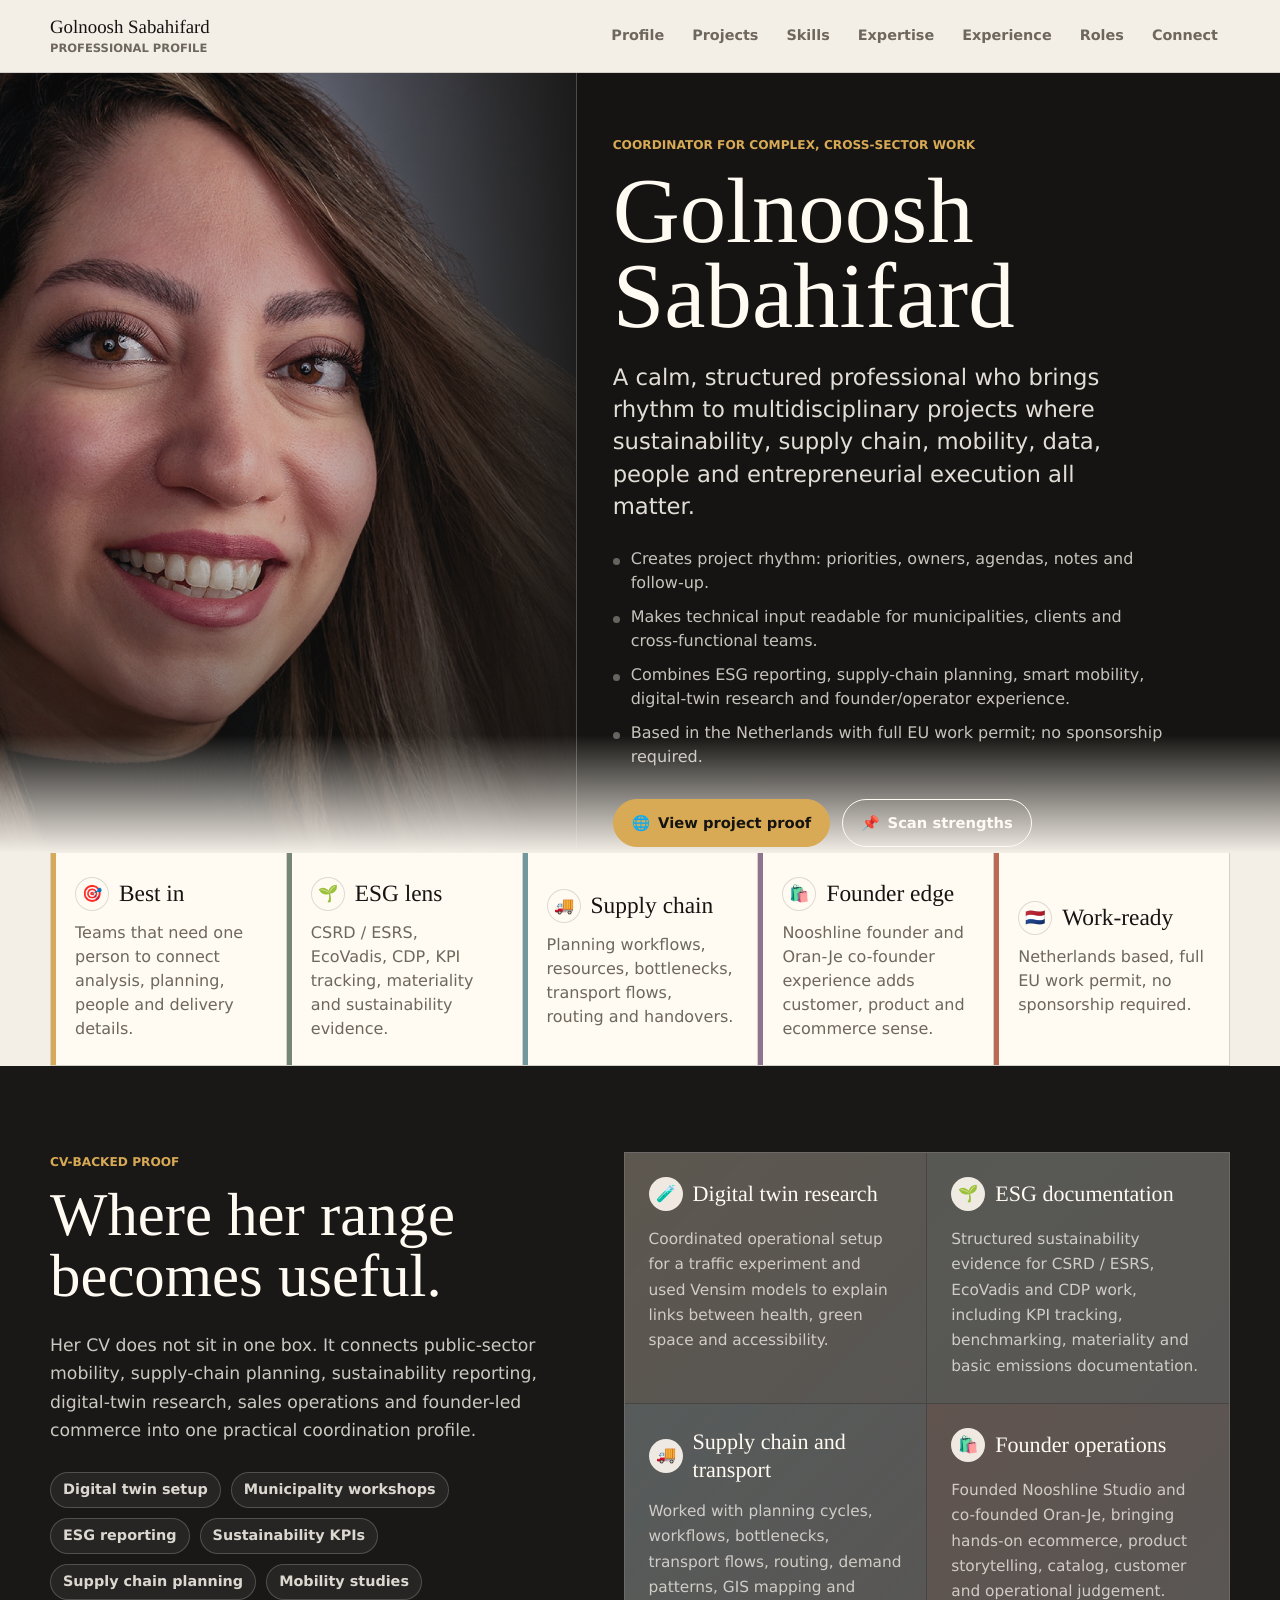
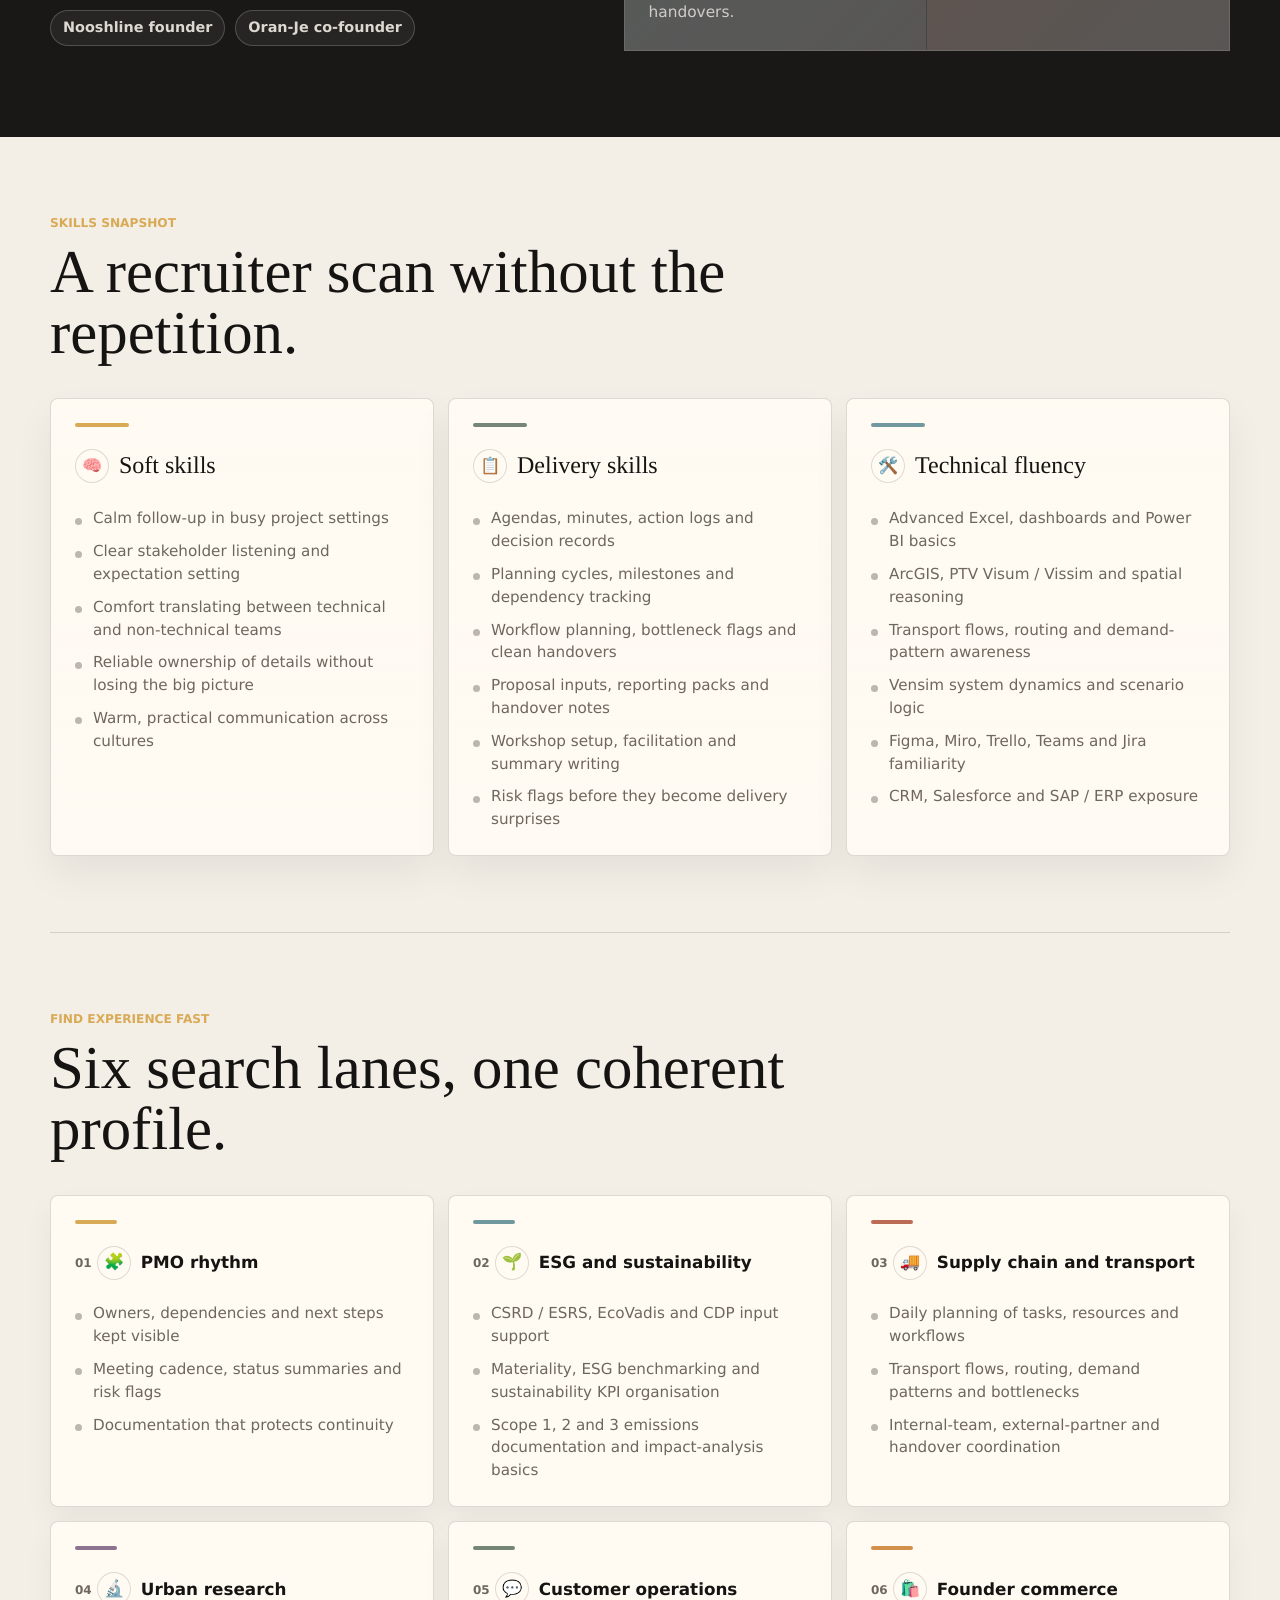
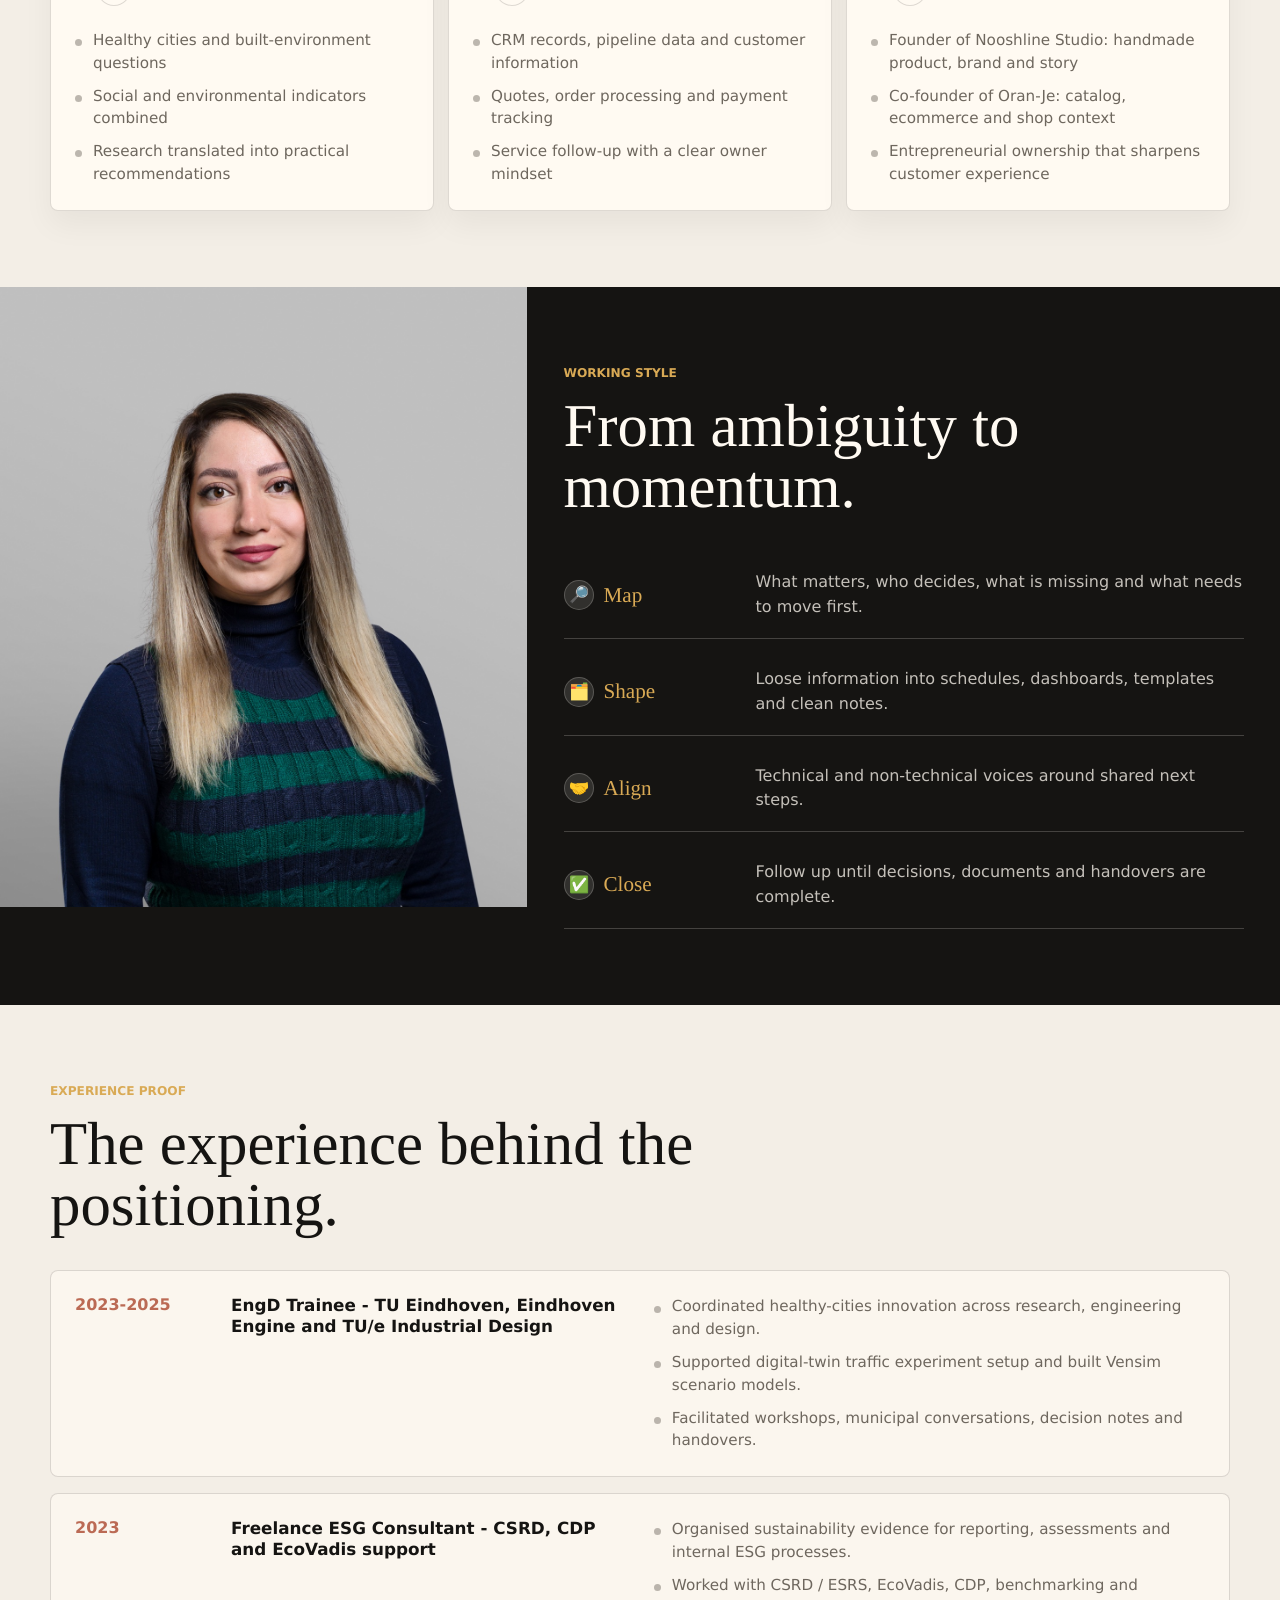
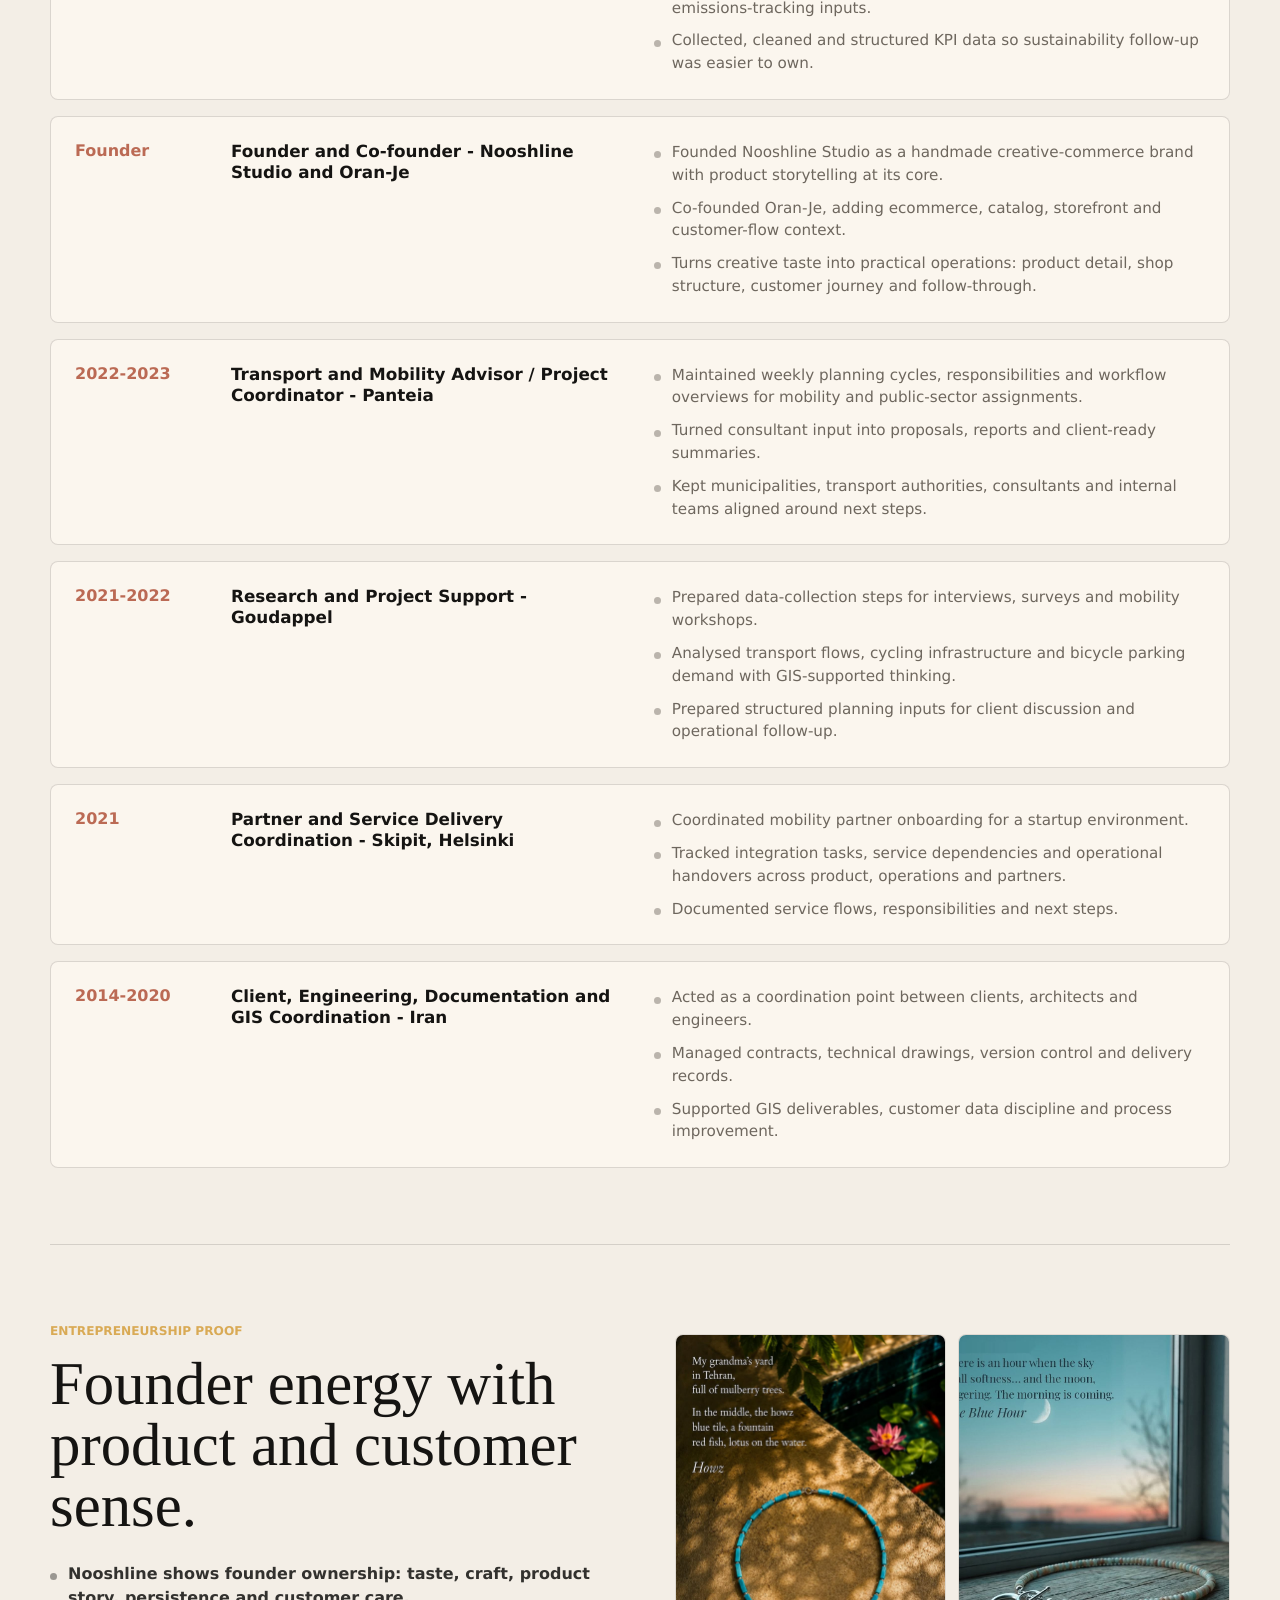
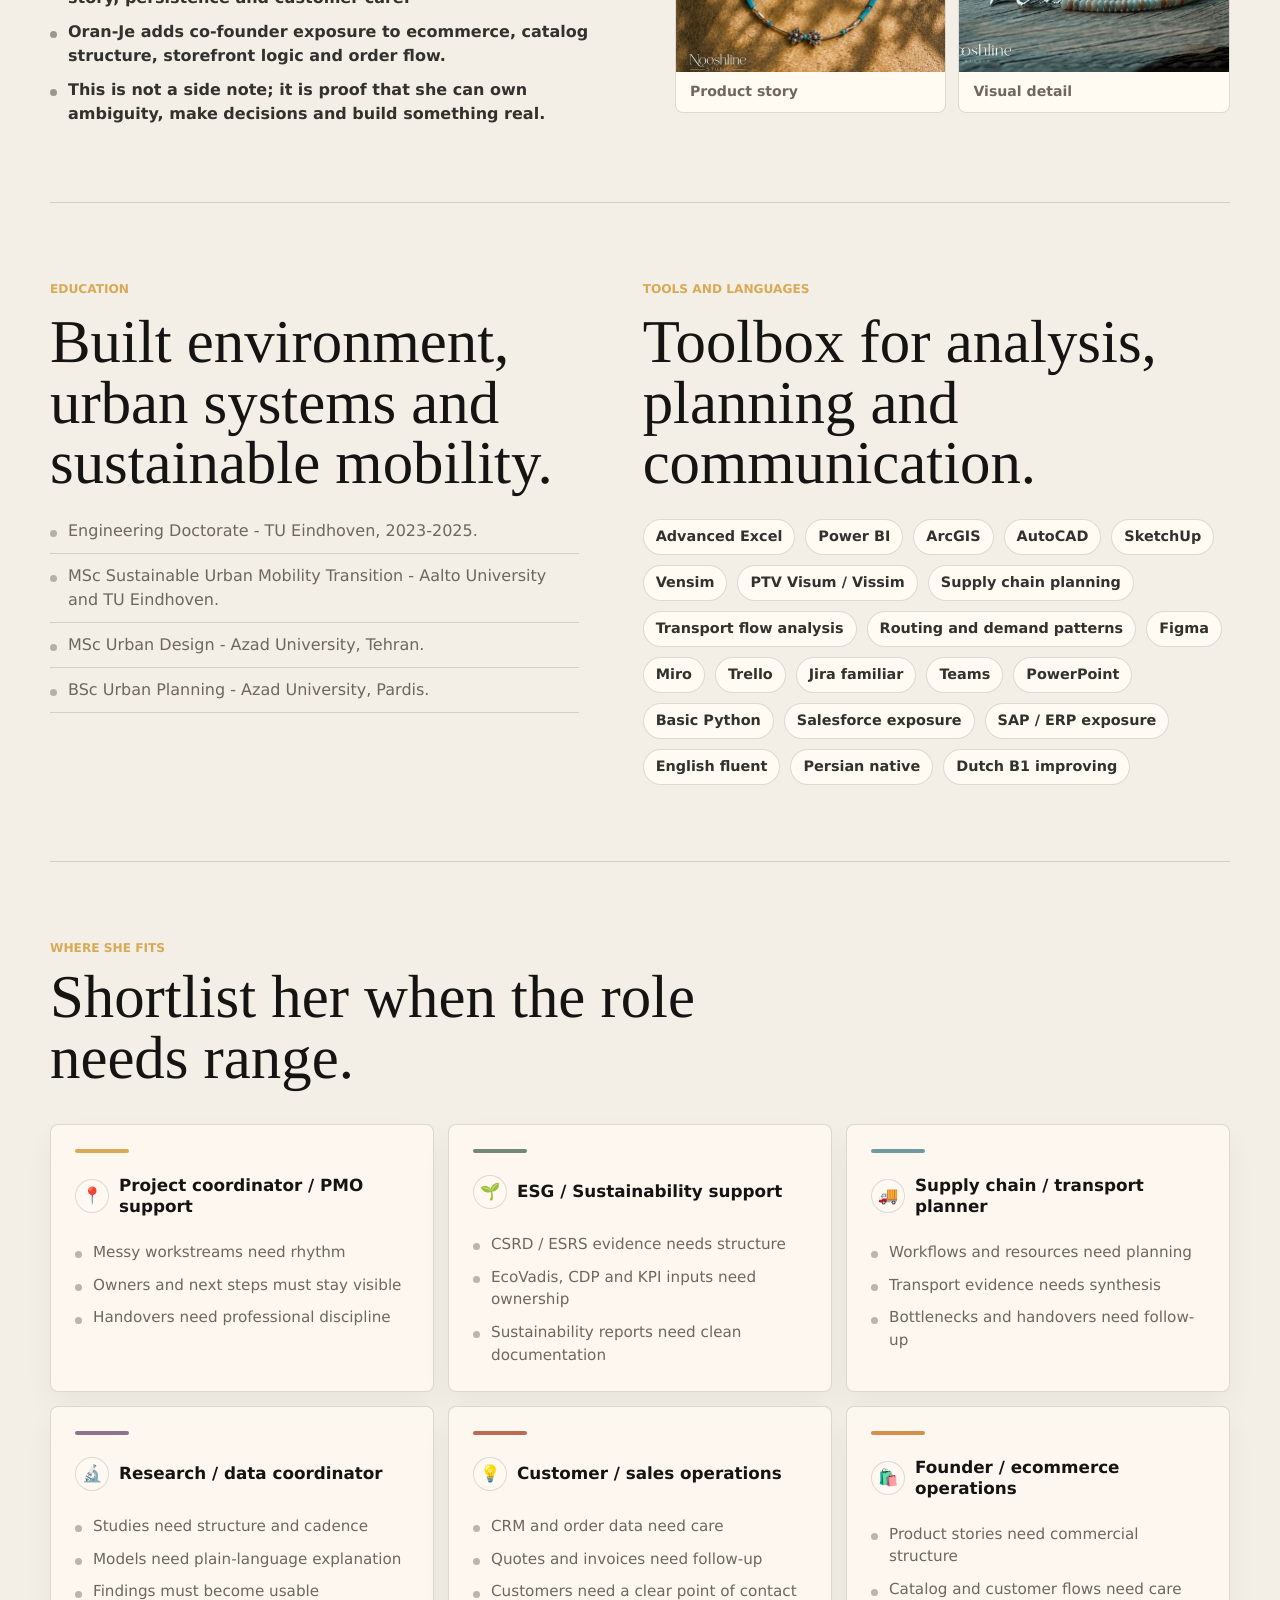
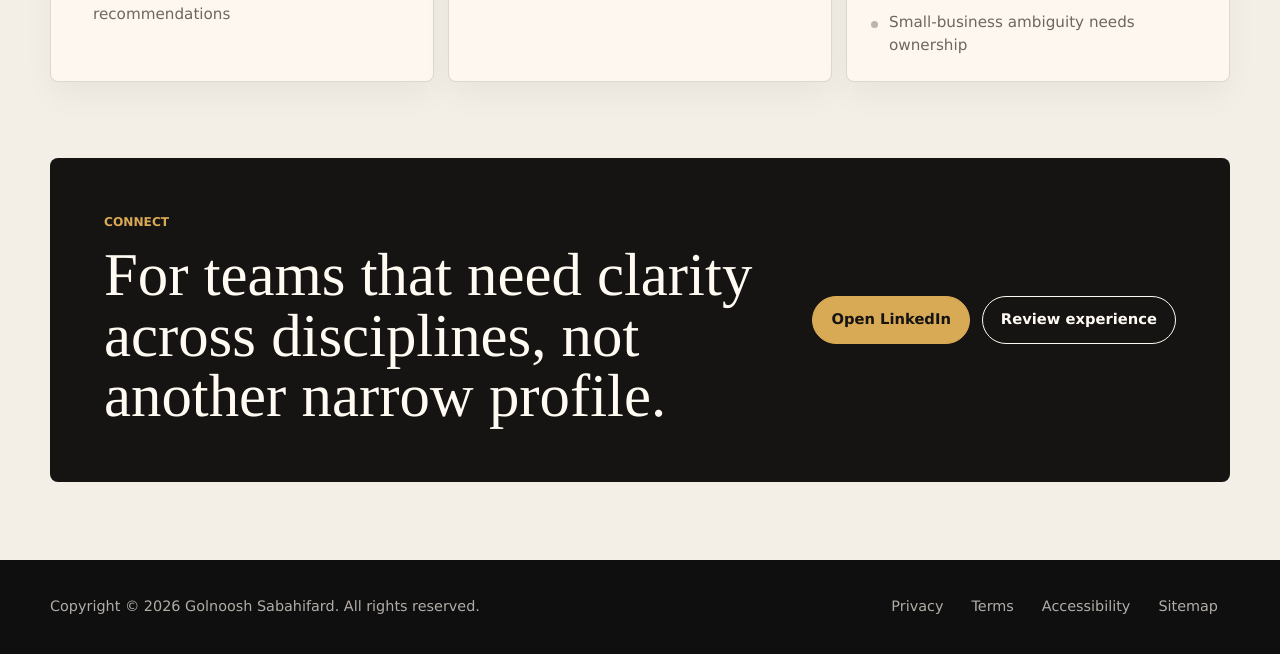
==== index.html @ bf58f027 "Add supply chain planning focus" ====
<!doctype html>
<html lang="en">
<head>
  <meta charset="UTF-8">
  <meta name="viewport" content="width=device-width,initial-scale=1,viewport-fit=cover">
  <meta name="theme-color" content="#171717">
  <title>Golnoosh Sabahifard | Multidisciplinary Project Coordinator &amp; PMO Specialist</title>
  <meta name="description" content="Official profile for Golnoosh Sabahifard: multidisciplinary project coordinator and PMO specialist across sustainability, ESG, supply chain planning, smart mobility, urban research, data, stakeholder delivery and founder-led ecommerce.">
  <meta name="author" content="Golnoosh Sabahifard">
  <meta name="robots" content="index,follow,max-image-preview:large">
  <meta name="googlebot" content="index,follow,max-snippet:-1,max-image-preview:large,max-video-preview:-1">
  <meta name="bingbot" content="index,follow,max-snippet:-1,max-image-preview:large,max-video-preview:-1">
  <meta name="keywords" content="Golnoosh Sabahifard, Golnoosh, Golnush, multidisciplinary project coordinator, project management support, PMO specialist, PMO support, sustainability coordinator, ESG reporting, CSRD, ESRS, EcoVadis, CDP, sustainability strategy, ESG data, emissions tracking, supply chain planning, supply chain coordination, transport operations, logistics planning, workflow planning, smart mobility, urban mobility, transport planning, urban research, Vensim, system dynamics, GIS, ArcGIS, stakeholder coordination, founder, entrepreneur, Nooshline founder, Oran-Je co-founder, ecommerce operations, customer operations, sales support, Eindhoven, Netherlands, EU work permit">
  <meta name="copyright" content="Copyright 2026 Golnoosh Sabahifard. All rights reserved.">
  <meta name="application-name" content="Golnoosh Sabahifard">
  <meta name="geo.region" content="NL-NB">
  <meta name="geo.placename" content="Eindhoven, Netherlands">
  <meta property="og:title" content="Golnoosh Sabahifard | Multidisciplinary Project Coordinator &amp; PMO Specialist">
  <meta property="og:description" content="A CV-backed talent profile across project coordination, PMO support, sustainability and ESG, supply chain planning, smart mobility, urban research, data, stakeholder delivery and founder-led ecommerce.">
  <meta property="og:image" content="https://golnoosh.nooshline.nl/assets/images/golnoosh-eindhoven-engine.jpg">
  <meta property="og:image:alt" content="Professional close-up portrait of Golnoosh Sabahifard">
  <meta property="og:type" content="profile">
  <meta property="og:url" content="https://golnoosh.nooshline.nl/">
  <meta property="og:site_name" content="Golnoosh Sabahifard">
  <meta property="profile:first_name" content="Golnoosh">
  <meta property="profile:last_name" content="Sabahifard">
  <meta property="profile:username" content="golnoosh">
  <meta name="twitter:card" content="summary_large_image">
  <meta name="twitter:title" content="Golnoosh Sabahifard | Multidisciplinary Project Coordinator &amp; PMO Specialist">
  <meta name="twitter:description" content="Professional coordination across PMO support, sustainability, ESG, supply chain planning, smart mobility, data, stakeholder delivery and entrepreneurship.">
  <meta name="twitter:image" content="https://golnoosh.nooshline.nl/assets/images/golnoosh-eindhoven-engine.jpg">
  <meta name="twitter:image:alt" content="Professional close-up portrait of Golnoosh Sabahifard">
  <link rel="canonical" href="https://golnoosh.nooshline.nl/">
  <link rel="alternate" hreflang="en" href="https://golnoosh.nooshline.nl/">
  <link rel="alternate" hreflang="x-default" href="https://golnoosh.nooshline.nl/">
  <link rel="sitemap" type="application/xml" href="/sitemap.xml">
  <link rel="icon" type="image/png" sizes="48x48" href="/favicon-48x48.png">
  <link rel="icon" type="image/png" sizes="96x96" href="/favicon-96x96.png">
  <link rel="icon" type="image/png" sizes="192x192" href="/favicon-192x192.png">
  <link rel="apple-touch-icon" sizes="180x180" href="/apple-touch-icon.png">
  <link rel="manifest" href="/site.webmanifest">
  <link rel="me" href="https://www.linkedin.com/in/golnoosh-sabahifard">
  <link rel="stylesheet" href="/assets/styles.css">
  <script type="application/ld+json">
    {
      "@context": "https://schema.org",
      "@graph": [
        {
          "@type": "Person",
          "@id": "https://golnoosh.nooshline.nl/#golnoosh",
          "name": "Golnoosh Sabahifard",
          "givenName": "Golnoosh",
          "familyName": "Sabahifard",
          "alternateName": ["Golnush Sabahifard", "Golnoosh"],
          "url": "https://golnoosh.nooshline.nl/",
          "mainEntityOfPage": {
            "@id": "https://golnoosh.nooshline.nl/#profile-page"
          },
          "image": {
            "@id": "https://golnoosh.nooshline.nl/#profile-image"
          },
          "jobTitle": "Multidisciplinary Project Coordinator and PMO Specialist",
          "workLocation": {
            "@type": "Place",
            "name": "Eindhoven, Netherlands"
          },
          "description": "Golnoosh Sabahifard is a multidisciplinary project coordinator and PMO specialist with experience across sustainability and ESG support, supply chain planning, smart mobility, urban research, system dynamics modelling, GIS, stakeholder communication, technical documentation, customer-facing operations, sales support and founder-led ecommerce.",
          "knowsAbout": [
            "Project coordination",
            "Project management support",
            "PMO support",
            "Stakeholder coordination",
            "Workshop facilitation",
            "Sustainability reporting",
            "ESG reporting",
            "CSRD",
            "ESRS",
            "EcoVadis",
            "CDP climate reporting",
            "Sustainability strategy support",
            "Materiality analysis",
            "ESG benchmarking",
            "Emissions tracking",
            "Supply chain planning",
            "Supply chain coordination",
            "Transport operations",
            "Logistics planning",
            "Workflow planning",
            "Smart mobility",
            "Urban mobility",
            "Transport planning",
            "Urban research",
            "System dynamics",
            "Vensim",
            "GIS",
            "ArcGIS",
            "Urban health",
            "Accessibility analysis",
            "Technical documentation",
            "Customer support operations",
            "Sales support",
            "CRM data management",
            "Entrepreneurship",
            "Founder-led ecommerce",
            "Nooshline Studio",
            "Oran-Je",
            "Product storytelling",
            "Data structuring",
            "Advanced Excel",
            "Power BI",
            "International collaboration"
          ],
          "sameAs": [
            "https://www.linkedin.com/in/golnoosh-sabahifard"
          ],
          "alumniOf": [
            {
              "@type": "CollegeOrUniversity",
              "name": "Eindhoven University of Technology"
            },
            {
              "@type": "CollegeOrUniversity",
              "name": "Aalto University"
            },
            {
              "@type": "CollegeOrUniversity",
              "name": "Azad University"
            }
          ]
        },
        {
          "@type": "ImageObject",
          "@id": "https://golnoosh.nooshline.nl/#profile-image",
          "url": "https://golnoosh.nooshline.nl/assets/images/golnoosh-eindhoven-engine.jpg",
          "contentUrl": "https://golnoosh.nooshline.nl/assets/images/golnoosh-eindhoven-engine.jpg",
          "caption": "Professional close-up portrait of Golnoosh Sabahifard",
          "creator": {
            "@id": "https://golnoosh.nooshline.nl/#golnoosh"
          },
          "copyrightNotice": "Copyright 2026 Golnoosh Sabahifard. All rights reserved.",
          "license": "https://golnoosh.nooshline.nl/terms.html#copyright-and-permitted-use"
        },
        {
          "@type": "WebSite",
          "@id": "https://golnoosh.nooshline.nl/#website",
          "url": "https://golnoosh.nooshline.nl/",
          "name": "Golnoosh Sabahifard",
          "alternateName": ["Golnoosh Profile", "Golnoosh Sabahifard Profile"],
          "inLanguage": "en",
          "publisher": {
            "@id": "https://golnoosh.nooshline.nl/#golnoosh"
          },
          "description": "The official professional profile of Golnoosh Sabahifard."
        },
        {
          "@type": ["WebPage", "ProfilePage"],
          "@id": "https://golnoosh.nooshline.nl/#profile-page",
          "url": "https://golnoosh.nooshline.nl/",
          "name": "Golnoosh Sabahifard - Multidisciplinary Project Coordinator and PMO Specialist",
          "headline": "Golnoosh Sabahifard",
          "description": "Official profile for Golnoosh Sabahifard, based on her CV experience across project coordination, PMO support, sustainability, ESG, supply chain planning, smart mobility, urban research, data, stakeholder work, reporting, customer-facing operations and founder-led creative commerce.",
          "inLanguage": "en",
          "dateCreated": "2026-07-06T00:00:00+02:00",
          "dateModified": "2026-07-06T00:00:00+02:00",
          "isPartOf": {
            "@id": "https://golnoosh.nooshline.nl/#website"
          },
          "mainEntity": {
            "@id": "https://golnoosh.nooshline.nl/#golnoosh"
          },
          "about": {
            "@id": "https://golnoosh.nooshline.nl/#golnoosh"
          },
          "primaryImageOfPage": {
            "@id": "https://golnoosh.nooshline.nl/#profile-image"
          },
          "copyrightHolder": {
            "@id": "https://golnoosh.nooshline.nl/#golnoosh"
          },
          "copyrightYear": "2026"
        }
      ]
    }
  </script>
</head>
<body>
  <a class="skip-link" href="#main">Skip to profile</a>
  <header class="site-header">
    <nav class="nav" aria-label="Primary">
      <a class="brand" href="/">
        <strong>Golnoosh Sabahifard</strong>
        <span>Professional profile</span>
      </a>
      <button class="nav-toggle" type="button" aria-label="Open menu" aria-expanded="false" data-nav-toggle>
        <span></span>
        <span></span>
      </button>
      <div class="nav-links" data-nav-links>
        <a href="#profile">Profile</a>
        <a href="#projects">Projects</a>
        <a href="#skills">Skills</a>
        <a href="#expertise">Expertise</a>
        <a href="#experience">Experience</a>
        <a href="#fit">Roles</a>
        <a href="#connect">Connect</a>
      </div>
    </nav>
  </header>

  <main id="main">
    <section class="hero" id="profile" aria-labelledby="hero-title">
      <div class="hero-image">
        <img src="/assets/images/golnoosh-eindhoven-engine.jpg" alt="Professional close-up portrait of Golnoosh Sabahifard">
      </div>
      <div class="hero-copy">
        <p class="eyebrow">Coordinator for complex, cross-sector work</p>
        <h1 id="hero-title">Golnoosh Sabahifard</h1>
        <p class="hero-lede">A calm, structured professional who brings rhythm to multidisciplinary projects where sustainability, supply chain, mobility, data, people and entrepreneurial execution all matter.</p>
        <ul class="hero-bullets" aria-label="Profile summary">
          <li>Creates project rhythm: priorities, owners, agendas, notes and follow-up.</li>
          <li>Makes technical input readable for municipalities, clients and cross-functional teams.</li>
          <li>Combines ESG reporting, supply-chain planning, smart mobility, digital-twin research and founder/operator experience.</li>
          <li>Based in the Netherlands with full EU work permit; no sponsorship required.</li>
        </ul>
        <div class="hero-actions">
          <a class="button primary" href="#projects"><span aria-hidden="true">🌐</span> View project proof</a>
          <a class="button secondary" href="#skills"><span aria-hidden="true">📌</span> Scan strengths</a>
        </div>
      </div>
    </section>

    <section class="section signal-strip" aria-label="Profile signals">
      <div>
        <strong><span class="icon-badge" aria-hidden="true">🎯</span>Best in</strong>
        <span>Teams that need one person to connect analysis, planning, people and delivery details.</span>
      </div>
      <div>
        <strong><span class="icon-badge" aria-hidden="true">🌱</span>ESG lens</strong>
        <span>CSRD / ESRS, EcoVadis, CDP, KPI tracking, materiality and sustainability evidence.</span>
      </div>
      <div>
        <strong><span class="icon-badge" aria-hidden="true">🚚</span>Supply chain</strong>
        <span>Planning workflows, resources, bottlenecks, transport flows, routing and handovers.</span>
      </div>
      <div>
        <strong><span class="icon-badge" aria-hidden="true">🛍️</span>Founder edge</strong>
        <span>Nooshline founder and Oran-Je co-founder experience adds customer, product and ecommerce sense.</span>
      </div>
      <div>
        <strong><span class="icon-badge" aria-hidden="true">🇳🇱</span>Work-ready</strong>
        <span>Netherlands based, full EU work permit, no sponsorship required.</span>
      </div>
    </section>

    <section class="project-band" id="projects" aria-labelledby="projects-title">
      <div class="project-inner">
        <div class="project-copy">
          <p class="section-kicker">CV-backed proof</p>
          <h2 id="projects-title">Where her range becomes useful.</h2>
          <p>Her CV does not sit in one box. It connects public-sector mobility, supply-chain planning, sustainability reporting, digital-twin research, sales operations and founder-led commerce into one practical coordination profile.</p>
          <div class="project-tags" aria-label="Project keywords">
            <span>Digital twin setup</span>
            <span>Municipality workshops</span>
            <span>ESG reporting</span>
            <span>Sustainability KPIs</span>
            <span>Supply chain planning</span>
            <span>Mobility studies</span>
            <span>Nooshline founder</span>
            <span>Oran-Je co-founder</span>
          </div>
        </div>
        <div class="project-steps" aria-label="Multidisciplinary proof points">
          <article>
            <h3><span class="icon-badge" aria-hidden="true">🧪</span>Digital twin research</h3>
            <p>Coordinated operational setup for a traffic experiment and used Vensim models to explain links between health, green space and accessibility.</p>
          </article>
          <article>
            <h3><span class="icon-badge" aria-hidden="true">🌱</span>ESG documentation</h3>
            <p>Structured sustainability evidence for CSRD / ESRS, EcoVadis and CDP work, including KPI tracking, benchmarking, materiality and basic emissions documentation.</p>
          </article>
          <article>
            <h3><span class="icon-badge" aria-hidden="true">🚚</span>Supply chain and transport</h3>
            <p>Worked with planning cycles, workflows, bottlenecks, transport flows, routing, demand patterns, GIS mapping and handovers.</p>
          </article>
          <article>
            <h3><span class="icon-badge" aria-hidden="true">🛍️</span>Founder operations</h3>
            <p>Founded Nooshline Studio and co-founded Oran-Je, bringing hands-on ecommerce, product storytelling, catalog, customer and operational judgement.</p>
          </article>
        </div>
      </div>
    </section>

    <section class="section skills-snapshot" id="skills" aria-labelledby="skills-title">
      <div class="section-head compact">
        <p class="section-kicker">Skills snapshot</p>
        <h2 id="skills-title">A recruiter scan without the repetition.</h2>
      </div>
      <div class="skills-grid" aria-label="Soft and technical skills">
        <article>
          <h3><span class="icon-badge" aria-hidden="true">🧠</span>Soft skills</h3>
          <ul>
            <li>Calm follow-up in busy project settings</li>
            <li>Clear stakeholder listening and expectation setting</li>
            <li>Comfort translating between technical and non-technical teams</li>
            <li>Reliable ownership of details without losing the big picture</li>
            <li>Warm, practical communication across cultures</li>
          </ul>
        </article>
        <article>
          <h3><span class="icon-badge" aria-hidden="true">📋</span>Delivery skills</h3>
          <ul>
            <li>Agendas, minutes, action logs and decision records</li>
            <li>Planning cycles, milestones and dependency tracking</li>
            <li>Workflow planning, bottleneck flags and clean handovers</li>
            <li>Proposal inputs, reporting packs and handover notes</li>
            <li>Workshop setup, facilitation and summary writing</li>
            <li>Risk flags before they become delivery surprises</li>
          </ul>
        </article>
        <article>
          <h3><span class="icon-badge" aria-hidden="true">🛠️</span>Technical fluency</h3>
          <ul>
            <li>Advanced Excel, dashboards and Power BI basics</li>
            <li>ArcGIS, PTV Visum / Vissim and spatial reasoning</li>
            <li>Transport flows, routing and demand-pattern awareness</li>
            <li>Vensim system dynamics and scenario logic</li>
            <li>Figma, Miro, Trello, Teams and Jira familiarity</li>
            <li>CRM, Salesforce and SAP / ERP exposure</li>
          </ul>
        </article>
      </div>
    </section>

    <section class="section expertise-section" id="expertise" aria-labelledby="expertise-title">
      <div class="section-head compact">
        <p class="section-kicker">Find experience fast</p>
        <h2 id="expertise-title">Six search lanes, one coherent profile.</h2>
      </div>
      <div class="lane-grid" aria-label="Golnoosh expertise areas">
        <article class="lane-card">
          <span class="lane-number">01</span>
          <h3><span class="icon-badge" aria-hidden="true">🧩</span>PMO rhythm</h3>
          <ul>
            <li>Owners, dependencies and next steps kept visible</li>
            <li>Meeting cadence, status summaries and risk flags</li>
            <li>Documentation that protects continuity</li>
          </ul>
        </article>
        <article class="lane-card">
          <span class="lane-number">02</span>
          <h3><span class="icon-badge" aria-hidden="true">🌱</span>ESG and sustainability</h3>
          <ul>
            <li>CSRD / ESRS, EcoVadis and CDP input support</li>
            <li>Materiality, ESG benchmarking and sustainability KPI organisation</li>
            <li>Scope 1, 2 and 3 emissions documentation and impact-analysis basics</li>
          </ul>
        </article>
        <article class="lane-card">
          <span class="lane-number">03</span>
          <h3><span class="icon-badge" aria-hidden="true">🚚</span>Supply chain and transport</h3>
          <ul>
            <li>Daily planning of tasks, resources and workflows</li>
            <li>Transport flows, routing, demand patterns and bottlenecks</li>
            <li>Internal-team, external-partner and handover coordination</li>
          </ul>
        </article>
        <article class="lane-card">
          <span class="lane-number">04</span>
          <h3><span class="icon-badge" aria-hidden="true">🔬</span>Urban research</h3>
          <ul>
            <li>Healthy cities and built-environment questions</li>
            <li>Social and environmental indicators combined</li>
            <li>Research translated into practical recommendations</li>
          </ul>
        </article>
        <article class="lane-card">
          <span class="lane-number">05</span>
          <h3><span class="icon-badge" aria-hidden="true">💬</span>Customer operations</h3>
          <ul>
            <li>CRM records, pipeline data and customer information</li>
            <li>Quotes, order processing and payment tracking</li>
            <li>Service follow-up with a clear owner mindset</li>
          </ul>
        </article>
        <article class="lane-card">
          <span class="lane-number">06</span>
          <h3><span class="icon-badge" aria-hidden="true">🛍️</span>Founder commerce</h3>
          <ul>
            <li>Founder of Nooshline Studio: handmade product, brand and story</li>
            <li>Co-founder of Oran-Je: catalog, ecommerce and shop context</li>
            <li>Entrepreneurial ownership that sharpens customer experience</li>
          </ul>
        </article>
      </div>
    </section>

    <section class="section method-panel" id="method" aria-labelledby="method-title">
      <div class="method-media">
        <img src="/assets/images/golnoosh-portrait.jpg" alt="Full professional portrait of Golnoosh Sabahifard">
      </div>
      <div class="method-copy">
        <p class="section-kicker">Working style</p>
        <h2 id="method-title">From ambiguity to momentum.</h2>
        <ul class="method-list">
          <li><strong><span class="icon-badge" aria-hidden="true">🔎</span>Map</strong><span>What matters, who decides, what is missing and what needs to move first.</span></li>
          <li><strong><span class="icon-badge" aria-hidden="true">🗂️</span>Shape</strong><span>Loose information into schedules, dashboards, templates and clean notes.</span></li>
          <li><strong><span class="icon-badge" aria-hidden="true">🤝</span>Align</strong><span>Technical and non-technical voices around shared next steps.</span></li>
          <li><strong><span class="icon-badge" aria-hidden="true">✅</span>Close</strong><span>Follow up until decisions, documents and handovers are complete.</span></li>
        </ul>
      </div>
    </section>

    <section class="section experience-section" id="experience" aria-labelledby="experience-title">
      <div class="section-head">
        <p class="section-kicker">Experience proof</p>
        <h2 id="experience-title">The experience behind the positioning.</h2>
      </div>
      <div class="experience-list">
        <article>
          <time>2023-2025</time>
          <h3>EngD Trainee - TU Eindhoven, Eindhoven Engine and TU/e Industrial Design</h3>
          <ul>
            <li>Coordinated healthy-cities innovation across research, engineering and design.</li>
            <li>Supported digital-twin traffic experiment setup and built Vensim scenario models.</li>
            <li>Facilitated workshops, municipal conversations, decision notes and handovers.</li>
          </ul>
        </article>
        <article>
          <time>2023</time>
          <h3>Freelance ESG Consultant - CSRD, CDP and EcoVadis support</h3>
          <ul>
            <li>Organised sustainability evidence for reporting, assessments and internal ESG processes.</li>
            <li>Worked with CSRD / ESRS, EcoVadis, CDP, benchmarking and emissions-tracking inputs.</li>
            <li>Collected, cleaned and structured KPI data so sustainability follow-up was easier to own.</li>
          </ul>
        </article>
        <article>
          <time>Founder</time>
          <h3>Founder and Co-founder - Nooshline Studio and Oran-Je</h3>
          <ul>
            <li>Founded Nooshline Studio as a handmade creative-commerce brand with product storytelling at its core.</li>
            <li>Co-founded Oran-Je, adding ecommerce, catalog, storefront and customer-flow context.</li>
            <li>Turns creative taste into practical operations: product detail, shop structure, customer journey and follow-through.</li>
          </ul>
        </article>
        <article>
          <time>2022-2023</time>
          <h3>Transport and Mobility Advisor / Project Coordinator - Panteia</h3>
          <ul>
            <li>Maintained weekly planning cycles, responsibilities and workflow overviews for mobility and public-sector assignments.</li>
            <li>Turned consultant input into proposals, reports and client-ready summaries.</li>
            <li>Kept municipalities, transport authorities, consultants and internal teams aligned around next steps.</li>
          </ul>
        </article>
        <article>
          <time>2021-2022</time>
          <h3>Research and Project Support - Goudappel</h3>
          <ul>
            <li>Prepared data-collection steps for interviews, surveys and mobility workshops.</li>
            <li>Analysed transport flows, cycling infrastructure and bicycle parking demand with GIS-supported thinking.</li>
            <li>Prepared structured planning inputs for client discussion and operational follow-up.</li>
          </ul>
        </article>
        <article>
          <time>2021</time>
          <h3>Partner and Service Delivery Coordination - Skipit, Helsinki</h3>
          <ul>
            <li>Coordinated mobility partner onboarding for a startup environment.</li>
            <li>Tracked integration tasks, service dependencies and operational handovers across product, operations and partners.</li>
            <li>Documented service flows, responsibilities and next steps.</li>
          </ul>
        </article>
        <article>
          <time>2014-2020</time>
          <h3>Client, Engineering, Documentation and GIS Coordination - Iran</h3>
          <ul>
            <li>Acted as a coordination point between clients, architects and engineers.</li>
            <li>Managed contracts, technical drawings, version control and delivery records.</li>
            <li>Supported GIS deliverables, customer data discipline and process improvement.</li>
          </ul>
        </article>
      </div>
    </section>

    <section class="section creative-proof" id="founder" aria-labelledby="creative-title">
      <div class="creative-copy">
        <p class="section-kicker">Entrepreneurship proof</p>
        <h2 id="creative-title">Founder energy with product and customer sense.</h2>
        <ul>
          <li>Nooshline shows founder ownership: taste, craft, product story, persistence and customer care.</li>
          <li>Oran-Je adds co-founder exposure to ecommerce, catalog structure, storefront logic and order flow.</li>
          <li>This is not a side note; it is proof that she can own ambiguity, make decisions and build something real.</li>
        </ul>
      </div>
      <div class="art-grid" aria-label="Nooshline supporting visual proof">
        <figure>
          <img src="/assets/images/howz-real.jpg" alt="Nooshline product image used as a supporting commerce reference">
          <figcaption>Product story</figcaption>
        </figure>
        <figure>
          <img src="/assets/images/blue-hour-real.jpg" alt="Nooshline product image used as a supporting commerce reference">
          <figcaption>Visual detail</figcaption>
        </figure>
      </div>
    </section>

    <section class="section education-tools" aria-labelledby="education-title">
      <div>
        <p class="section-kicker">Education</p>
        <h2 id="education-title">Built environment, urban systems and sustainable mobility.</h2>
        <ul class="clean-list">
          <li>Engineering Doctorate - TU Eindhoven, 2023-2025.</li>
          <li>MSc Sustainable Urban Mobility Transition - Aalto University and TU Eindhoven.</li>
          <li>MSc Urban Design - Azad University, Tehran.</li>
          <li>BSc Urban Planning - Azad University, Pardis.</li>
        </ul>
      </div>
      <div>
        <p class="section-kicker">Tools and languages</p>
        <h2>Toolbox for analysis, planning and communication.</h2>
        <div class="tag-cloud" aria-label="Tools and languages">
          <span>Advanced Excel</span>
          <span>Power BI</span>
          <span>ArcGIS</span>
          <span>AutoCAD</span>
          <span>SketchUp</span>
          <span>Vensim</span>
          <span>PTV Visum / Vissim</span>
          <span>Supply chain planning</span>
          <span>Transport flow analysis</span>
          <span>Routing and demand patterns</span>
          <span>Figma</span>
          <span>Miro</span>
          <span>Trello</span>
          <span>Jira familiar</span>
          <span>Teams</span>
          <span>PowerPoint</span>
          <span>Basic Python</span>
          <span>Salesforce exposure</span>
          <span>SAP / ERP exposure</span>
          <span>English fluent</span>
          <span>Persian native</span>
          <span>Dutch B1 improving</span>
        </div>
      </div>
    </section>

    <section class="section fit-section" id="fit" aria-labelledby="fit-title">
      <div class="section-head compact">
        <p class="section-kicker">Where she fits</p>
        <h2 id="fit-title">Shortlist her when the role needs range.</h2>
      </div>
      <div class="fit-grid">
        <article>
          <h3><span class="icon-badge" aria-hidden="true">📍</span>Project coordinator / PMO support</h3>
          <ul>
            <li>Messy workstreams need rhythm</li>
            <li>Owners and next steps must stay visible</li>
            <li>Handovers need professional discipline</li>
          </ul>
        </article>
        <article>
          <h3><span class="icon-badge" aria-hidden="true">🌱</span>ESG / Sustainability support</h3>
          <ul>
            <li>CSRD / ESRS evidence needs structure</li>
            <li>EcoVadis, CDP and KPI inputs need ownership</li>
            <li>Sustainability reports need clean documentation</li>
          </ul>
        </article>
        <article>
          <h3><span class="icon-badge" aria-hidden="true">🚚</span>Supply chain / transport planner</h3>
          <ul>
            <li>Workflows and resources need planning</li>
            <li>Transport evidence needs synthesis</li>
            <li>Bottlenecks and handovers need follow-up</li>
          </ul>
        </article>
        <article>
          <h3><span class="icon-badge" aria-hidden="true">🔬</span>Research / data coordinator</h3>
          <ul>
            <li>Studies need structure and cadence</li>
            <li>Models need plain-language explanation</li>
            <li>Findings must become usable recommendations</li>
          </ul>
        </article>
        <article>
          <h3><span class="icon-badge" aria-hidden="true">💡</span>Customer / sales operations</h3>
          <ul>
            <li>CRM and order data need care</li>
            <li>Quotes and invoices need follow-up</li>
            <li>Customers need a clear point of contact</li>
          </ul>
        </article>
        <article>
          <h3><span class="icon-badge" aria-hidden="true">🛍️</span>Founder / ecommerce operations</h3>
          <ul>
            <li>Product stories need commercial structure</li>
            <li>Catalog and customer flows need care</li>
            <li>Small-business ambiguity needs ownership</li>
          </ul>
        </article>
      </div>
    </section>

    <section class="section contact-band" id="connect" aria-labelledby="connect-title">
      <div>
        <p class="section-kicker">Connect</p>
        <h2 id="connect-title">For teams that need clarity across disciplines, not another narrow profile.</h2>
      </div>
      <div class="contact-actions">
        <a class="button primary" href="https://www.linkedin.com/in/golnoosh-sabahifard" rel="noreferrer">Open LinkedIn</a>
        <a class="button secondary" href="#experience">Review experience</a>
      </div>
    </section>
  </main>

  <footer class="site-footer">
    <div class="footer-inner">
      <span>Copyright &copy; <span data-current-year>2026</span> Golnoosh Sabahifard. All rights reserved.</span>
      <nav class="footer-links" aria-label="Legal links">
        <a href="/privacy.html">Privacy</a>
        <a href="/terms.html">Terms</a>
        <a href="/accessibility.html">Accessibility</a>
        <a href="/sitemap.xml">Sitemap</a>
      </nav>
    </div>
  </footer>
  <script src="/assets/site.js" defer></script>
  <script async src="https://scripts.simpleanalyticscdn.com/latest.js"></script>
  <noscript><img src="https://queue.simpleanalyticscdn.com/noscript.gif" alt="" referrerpolicy="no-referrer-when-downgrade"></noscript>
</body>
</html>
---- assets/styles.css ----
:root {
  --ink: #151412;
  --ink-soft: #32312e;
  --paper: #f3eee6;
  --paper-strong: #fffaf2;
  --muted: #6e675e;
  --line: rgba(21, 20, 18, 0.14);
  --line-light: rgba(255, 250, 242, 0.2);
  --gold: #d9aa55;
  --sage: #758676;
  --clay: #bb6a54;
  --blue: #6f999f;
  --plum: #8d738d;
  --max: 1180px;
  --radius: 8px;
  --shadow: 0 28px 70px rgba(21, 20, 18, 0.16);
  color-scheme: light;
}

* {
  box-sizing: border-box;
  min-width: 0;
}

html {
  scroll-behavior: smooth;
}

body {
  margin: 0;
  color: var(--ink);
  background: var(--paper);
  font-family: Inter, ui-sans-serif, system-ui, -apple-system, BlinkMacSystemFont, "Segoe UI", sans-serif;
  text-rendering: geometricPrecision;
  -webkit-font-smoothing: antialiased;
}

body.lock-scroll {
  overflow: hidden;
}

a {
  color: inherit;
  text-decoration: none;
}

img {
  display: block;
  max-width: 100%;
}

button {
  font: inherit;
}

:focus-visible {
  outline: 3px solid rgba(217, 170, 85, 0.55);
  outline-offset: 4px;
}

.skip-link {
  position: fixed;
  top: 12px;
  left: 12px;
  z-index: 50;
  padding: 10px 14px;
  border-radius: 6px;
  color: var(--ink);
  background: var(--gold);
  transform: translateY(-180%);
}

.skip-link:focus {
  transform: translateY(0);
}

.site-header {
  position: sticky;
  top: 0;
  z-index: 20;
  border-bottom: 1px solid var(--line);
  background: rgba(243, 238, 230, 0.9);
  color: var(--ink);
  backdrop-filter: blur(16px);
}

.nav {
  width: min(var(--max), calc(100% - 36px));
  min-height: 72px;
  margin: 0 auto;
  display: flex;
  align-items: center;
  justify-content: space-between;
  gap: 18px;
}

.brand {
  display: grid;
  gap: 2px;
}

.brand strong {
  font-family: Georgia, "Times New Roman", serif;
  font-size: 1.18rem;
  font-weight: 500;
  letter-spacing: 0;
}

.brand span {
  color: var(--muted);
  font-size: 0.72rem;
  font-weight: 800;
  letter-spacing: 0;
  text-transform: uppercase;
}

.nav-links {
  display: flex;
  align-items: center;
  gap: 4px;
  color: var(--muted);
  font-size: 0.9rem;
  font-weight: 780;
}

.nav-links a,
.footer-links a {
  border-radius: 999px;
  padding: 10px 12px;
}

.nav-links a:hover,
.footer-links a:hover {
  color: var(--ink);
  background: rgba(21, 20, 18, 0.06);
}

.nav-links-static {
  display: flex;
}

.nav-toggle {
  display: none;
  width: 42px;
  height: 42px;
  border: 1px solid var(--line);
  border-radius: 999px;
  color: var(--ink);
  background: rgba(255, 250, 242, 0.72);
}

.nav-toggle span {
  display: block;
  width: 16px;
  height: 2px;
  margin: 4px auto;
  border-radius: 2px;
  background: currentColor;
}

main {
  overflow: hidden;
}

.hero {
  position: relative;
  overflow: hidden;
  height: calc(100svh - 118px);
  min-height: 680px;
  max-height: 780px;
  display: grid;
  grid-template-columns: minmax(340px, 0.82fr) minmax(0, 1fr);
  background: var(--ink);
  color: var(--paper-strong);
}

.hero::after {
  content: "";
  position: absolute;
  inset: auto 0 0;
  z-index: 2;
  height: 118px;
  pointer-events: none;
  background: linear-gradient(180deg, rgba(21, 20, 18, 0), var(--paper));
}

.hero-image {
  position: relative;
  z-index: 1;
  min-height: 0;
  overflow: hidden;
  border-right: 1px solid var(--line-light);
  background: #22201d;
}

.hero-image::after {
  content: "";
  position: absolute;
  inset: 0;
  pointer-events: none;
  background:
    linear-gradient(180deg, rgba(21, 20, 18, 0) 52%, rgba(21, 20, 18, 0.78) 100%),
    linear-gradient(90deg, rgba(21, 20, 18, 0) 56%, rgba(21, 20, 18, 0.86) 100%);
}

.hero-image img {
  width: 100%;
  height: 100%;
  object-fit: cover;
  object-position: 50% 20%;
  opacity: 0.82;
  filter: saturate(0.92) contrast(0.96);
}

.hero-copy {
  position: relative;
  z-index: 3;
  width: min(660px, calc(100% - 72px));
  align-self: center;
  margin: 0 auto;
  padding: 62px 0;
}

.eyebrow,
.section-kicker {
  margin: 0 0 14px;
  color: var(--gold);
  font-size: 0.76rem;
  font-weight: 860;
  letter-spacing: 0;
  text-transform: uppercase;
}

h1,
h2,
h3 {
  margin: 0;
  letter-spacing: 0;
}

h1,
h2 {
  font-family: Georgia, "Times New Roman", serif;
  font-weight: 500;
}

h1 {
  max-width: 620px;
  font-size: 5.8rem;
  line-height: 0.92;
}

h2 {
  font-size: 3.8rem;
  line-height: 1;
}

h3 {
  font-size: 1.05rem;
  line-height: 1.25;
}

p {
  line-height: 1.65;
}

.hero-lede {
  max-width: 520px;
  margin: 22px 0 0;
  color: rgba(255, 250, 242, 0.88);
  font-size: 1.42rem;
  line-height: 1.42;
}

.hero-bullets,
.skills-grid ul,
.lane-card ul,
.method-list,
.experience-list ul,
.creative-copy ul,
.clean-list,
.fit-grid ul {
  display: grid;
  gap: 10px;
  margin: 24px 0 0;
  padding: 0;
  list-style: none;
}

.hero-bullets li,
.skills-grid li,
.lane-card li,
.experience-list li,
.creative-copy li,
.clean-list li,
.fit-grid li {
  position: relative;
  padding-left: 18px;
  color: inherit;
  line-height: 1.5;
}

.hero-bullets li::before,
.skills-grid li::before,
.lane-card li::before,
.experience-list li::before,
.creative-copy li::before,
.clean-list li::before,
.fit-grid li::before {
  content: "";
  position: absolute;
  left: 0;
  top: 0.68em;
  width: 7px;
  height: 7px;
  border-radius: 999px;
  background: currentColor;
  opacity: 0.46;
}

.hero-bullets {
  max-width: 560px;
  color: rgba(255, 250, 242, 0.76);
}

.hero-actions,
.contact-actions {
  display: flex;
  flex-wrap: wrap;
  gap: 12px;
  margin: 30px 0 0;
}

.button {
  min-height: 48px;
  display: inline-flex;
  align-items: center;
  justify-content: center;
  gap: 8px;
  border: 1px solid currentColor;
  border-radius: 999px;
  padding: 0 18px;
  font-size: 0.92rem;
  font-weight: 820;
}

.button.primary {
  color: var(--ink);
  border-color: var(--gold);
  background: var(--gold);
}

.button.primary:hover {
  background: #edc470;
}

.button.secondary {
  color: inherit;
  background: transparent;
}

.button.secondary:hover {
  background: rgba(255, 250, 242, 0.12);
}

.section {
  width: min(var(--max), calc(100% - 36px));
  margin: 0 auto;
  padding: 76px 0;
}

.icon-badge {
  width: 34px;
  height: 34px;
  flex: 0 0 34px;
  display: inline-flex;
  align-items: center;
  justify-content: center;
  border: 1px solid var(--line);
  border-radius: 999px;
  color: var(--ink);
  background: rgba(255, 250, 242, 0.74);
  font-family: "Apple Color Emoji", "Segoe UI Emoji", "Noto Color Emoji", sans-serif;
  font-size: 1.02rem;
  font-weight: 400;
  line-height: 1;
}

.signal-strip {
  display: grid;
  grid-template-columns: repeat(5, minmax(0, 1fr));
  gap: 1px;
  margin-top: -1px;
  padding: 1px;
  background: var(--line);
}

.signal-strip div {
  position: relative;
  overflow: hidden;
  min-height: 150px;
  display: grid;
  align-content: center;
  gap: 10px;
  padding: 24px;
  background: var(--paper-strong);
}

.signal-strip div::before {
  content: "";
  position: absolute;
  inset: 0 auto 0 0;
  width: 5px;
  background: var(--gold);
}

.signal-strip div:nth-child(2)::before {
  background: var(--sage);
}

.signal-strip div:nth-child(3)::before {
  background: var(--blue);
}

.signal-strip div:nth-child(4)::before {
  background: var(--plum);
}

.signal-strip div:nth-child(5)::before {
  background: var(--clay);
}

.signal-strip strong {
  display: inline-flex;
  align-items: center;
  gap: 10px;
  color: var(--ink);
  font-family: Georgia, "Times New Roman", serif;
  font-size: 1.46rem;
  font-weight: 500;
}

.signal-strip .icon-badge {
  color: var(--ink);
  line-height: 1;
}

.signal-strip span {
  color: var(--muted);
  line-height: 1.5;
}

.skills-snapshot {
  border-bottom: 1px solid var(--line);
}

.section-head {
  max-width: 820px;
  margin-bottom: 34px;
}

.section-head.compact {
  display: grid;
  grid-template-columns: minmax(0, 0.78fr) minmax(240px, 0.4fr);
  gap: 28px;
  align-items: end;
  max-width: none;
}

.section-head.compact .section-kicker {
  grid-column: 1 / -1;
  margin-bottom: -18px;
}

.skills-grid {
  display: grid;
  grid-template-columns: repeat(3, minmax(0, 1fr));
  gap: 14px;
}

.skills-grid article {
  position: relative;
  overflow: hidden;
  min-height: 260px;
  padding: 24px;
  border: 1px solid var(--line);
  border-radius: var(--radius);
  background:
    linear-gradient(180deg, rgba(255, 250, 242, 0.98), rgba(255, 250, 242, 0.82)),
    var(--paper-strong);
  box-shadow: 0 18px 38px rgba(21, 20, 18, 0.06);
}

.skills-grid article::before,
.fit-grid article::before {
  content: "";
  display: block;
  width: 54px;
  height: 4px;
  margin-bottom: 22px;
  border-radius: 999px;
  background: var(--gold);
}

.skills-grid article:nth-child(2)::before,
.fit-grid article:nth-child(2)::before {
  background: var(--sage);
}

.skills-grid article:nth-child(3)::before,
.fit-grid article:nth-child(3)::before {
  background: var(--blue);
}

.skills-grid h3 {
  display: inline-flex;
  align-items: center;
  gap: 10px;
  font-family: Georgia, "Times New Roman", serif;
  font-size: 1.5rem;
  font-weight: 500;
}

.skills-grid ul {
  color: var(--muted);
  font-size: 0.95rem;
}

.lane-grid {
  display: grid;
  grid-template-columns: repeat(3, minmax(0, 1fr));
  gap: 14px;
}

.lane-card {
  position: relative;
  min-height: 254px;
  padding: 24px;
  background: var(--paper-strong);
  border: 1px solid var(--line);
  border-radius: var(--radius);
  box-shadow: 0 14px 30px rgba(21, 20, 18, 0.05);
}

.lane-card::before {
  content: "";
  display: block;
  width: 42px;
  height: 4px;
  margin-bottom: 22px;
  border-radius: 999px;
  background: var(--gold);
}

.lane-card:nth-child(2)::before {
  background: var(--blue);
}

.lane-card:nth-child(3)::before {
  background: var(--clay);
}

.lane-card:nth-child(4)::before {
  background: var(--plum);
}

.lane-card:nth-child(5)::before {
  background: var(--sage);
}

.lane-card:nth-child(6)::before {
  background: #d3904b;
}

.lane-card .lane-number {
  display: inline-flex;
  margin-bottom: 14px;
  color: var(--muted);
  font-size: 0.75rem;
  font-weight: 860;
  letter-spacing: 0;
}

.lane-card h3,
.fit-grid h3 {
  display: inline-flex;
  align-items: center;
  gap: 10px;
}

.lane-card ul {
  margin-top: 18px;
  color: var(--muted);
  font-size: 0.95rem;
}

.method-panel {
  width: 100%;
  max-width: none;
  display: grid;
  grid-template-columns: minmax(280px, 0.7fr) minmax(0, 1fr);
  gap: 0;
  padding: 0;
  color: var(--paper-strong);
  background: var(--ink);
}

.project-band {
  width: 100%;
  padding: 86px 0;
  color: var(--paper-strong);
  background: #191817;
}

.project-inner {
  width: min(var(--max), calc(100% - 36px));
  margin: 0 auto;
  display: grid;
  grid-template-columns: minmax(0, 0.86fr) minmax(420px, 1fr);
  gap: 52px;
  align-items: start;
}

.project-copy {
  max-width: 560px;
}

.project-copy p:not(.section-kicker) {
  margin: 24px 0 0;
  color: rgba(255, 250, 242, 0.78);
  font-size: 1.08rem;
}

.project-tags {
  display: flex;
  flex-wrap: wrap;
  gap: 10px;
  margin-top: 26px;
}

.project-tags span {
  border: 1px solid var(--line-light);
  border-radius: 999px;
  padding: 9px 12px;
  color: rgba(255, 250, 242, 0.84);
  background: rgba(255, 250, 242, 0.06);
  font-size: 0.9rem;
  font-weight: 760;
}

.project-steps {
  display: grid;
  grid-template-columns: repeat(2, minmax(0, 1fr));
  gap: 1px;
  background: var(--line-light);
  border: 1px solid var(--line-light);
}

.project-steps article {
  min-height: 188px;
  padding: 24px;
  background:
    linear-gradient(135deg, rgba(217, 170, 85, 0.08), rgba(255, 250, 242, 0.035)),
    rgba(255, 250, 242, 0.06);
}

.project-steps article:nth-child(2) {
  background:
    linear-gradient(135deg, rgba(117, 134, 118, 0.16), rgba(255, 250, 242, 0.035)),
    rgba(255, 250, 242, 0.06);
}

.project-steps article:nth-child(3) {
  background:
    linear-gradient(135deg, rgba(111, 153, 159, 0.16), rgba(255, 250, 242, 0.035)),
    rgba(255, 250, 242, 0.06);
}

.project-steps article:nth-child(4) {
  background:
    linear-gradient(135deg, rgba(187, 106, 84, 0.14), rgba(255, 250, 242, 0.035)),
    rgba(255, 250, 242, 0.06);
}

.project-steps h3 {
  display: inline-flex;
  align-items: center;
  gap: 10px;
  font-family: Georgia, "Times New Roman", serif;
  font-size: 1.38rem;
  font-weight: 500;
}

.project-steps .icon-badge {
  color: var(--ink);
  background: rgba(255, 250, 242, 0.9);
  border-color: transparent;
}

.project-steps p {
  margin: 16px 0 0;
  color: rgba(255, 250, 242, 0.72);
  font-size: 0.96rem;
}

.method-media {
  height: 620px;
  min-height: 0;
  display: grid;
  overflow: hidden;
  background: #22201d;
}

.method-media img {
  width: 100%;
  height: 100%;
  object-fit: contain;
  object-position: center bottom;
}

.method-copy {
  width: min(680px, calc(100% - 72px));
  align-self: center;
  margin: 0 auto;
  padding: 76px 0;
}

.method-list {
  margin-top: 34px;
}

.method-list li {
  display: grid;
  grid-template-columns: 172px minmax(0, 1fr);
  gap: 20px;
  padding: 18px 0;
  border-bottom: 1px solid var(--line-light);
}

.method-list strong {
  display: inline-flex;
  align-items: center;
  gap: 10px;
  color: var(--gold);
  font-family: Georgia, "Times New Roman", serif;
  font-size: 1.32rem;
  font-weight: 500;
}

.method-list .icon-badge {
  width: 30px;
  height: 30px;
  flex-basis: 30px;
  color: var(--ink);
  background: rgba(255, 250, 242, 0.12);
  border-color: var(--line-light);
}

.method-list span {
  color: rgba(255, 250, 242, 0.75);
  line-height: 1.55;
}

.method-list .icon-badge {
  line-height: 1;
}

.experience-section {
  border-bottom: 1px solid var(--line);
}

.experience-list {
  display: grid;
  gap: 16px;
}

.experience-list article {
  display: grid;
  grid-template-columns: 130px minmax(0, 0.72fr) minmax(0, 1fr);
  gap: 26px;
  align-items: start;
  padding: 24px;
  border: 1px solid var(--line);
  border-radius: var(--radius);
  background: rgba(255, 250, 242, 0.62);
}

.experience-list time {
  color: var(--clay);
  font-weight: 850;
}

.experience-list ul {
  margin: 0;
  color: var(--muted);
  font-size: 0.95rem;
}

.creative-proof {
  display: grid;
  grid-template-columns: minmax(0, 0.72fr) minmax(320px, 0.7fr);
  gap: 54px;
  align-items: center;
}

.creative-copy ul {
  color: var(--ink-soft);
  font-weight: 620;
}

.art-grid {
  display: grid;
  grid-template-columns: repeat(2, minmax(0, 1fr));
  gap: 12px;
}

.art-grid figure {
  margin: 0;
  overflow: hidden;
  border: 1px solid var(--line);
  border-radius: var(--radius);
  background: var(--paper-strong);
}

.art-grid img {
  width: 100%;
  aspect-ratio: 4 / 5;
  object-fit: cover;
}

.art-grid figcaption {
  padding: 12px 14px;
  color: var(--muted);
  font-size: 0.88rem;
  font-weight: 760;
}

.education-tools {
  display: grid;
  grid-template-columns: minmax(0, 0.9fr) minmax(0, 1fr);
  gap: 64px;
  border-top: 1px solid var(--line);
  border-bottom: 1px solid var(--line);
}

.clean-list {
  color: var(--muted);
}

.clean-list li {
  padding-bottom: 10px;
  border-bottom: 1px solid var(--line);
}

.tag-cloud {
  display: flex;
  flex-wrap: wrap;
  gap: 10px;
  margin-top: 24px;
}

.tag-cloud span {
  border: 1px solid var(--line);
  border-radius: 999px;
  padding: 9px 12px;
  color: var(--ink-soft);
  background: var(--paper-strong);
  font-size: 0.9rem;
  font-weight: 740;
}

.fit-grid {
  display: grid;
  grid-template-columns: repeat(3, minmax(0, 1fr));
  gap: 14px;
}

.fit-grid article {
  position: relative;
  overflow: hidden;
  min-height: 230px;
  padding: 24px;
  border: 1px solid var(--line);
  border-radius: var(--radius);
  background: rgba(255, 250, 242, 0.78);
  box-shadow: 0 14px 30px rgba(21, 20, 18, 0.045);
}

.fit-grid article:nth-child(4)::before {
  background: var(--plum);
}

.fit-grid article:nth-child(5)::before {
  background: var(--clay);
}

.fit-grid article:nth-child(6)::before {
  background: #d3904b;
}

.fit-grid ul {
  color: var(--muted);
  font-size: 0.95rem;
}

.contact-band {
  display: grid;
  grid-template-columns: minmax(0, 1fr) auto;
  gap: 32px;
  align-items: center;
  padding: 54px;
  margin-bottom: 78px;
  color: var(--paper-strong);
  background: var(--ink);
  border-radius: var(--radius);
}

.contact-band h2 {
  max-width: 720px;
  color: inherit;
}

.contact-actions {
  justify-content: flex-end;
  margin: 0;
}

.site-footer {
  color: var(--paper-strong);
  background: #0f0f10;
}

.footer-inner {
  width: min(var(--max), calc(100% - 36px));
  min-height: 94px;
  margin: 0 auto;
  display: flex;
  align-items: center;
  justify-content: space-between;
  gap: 20px;
  color: rgba(247, 240, 231, 0.7);
  font-size: 0.9rem;
}

.footer-links {
  display: flex;
  flex-wrap: wrap;
  gap: 4px;
}

.legal-layout {
  width: min(880px, calc(100% - 36px));
  margin: 0 auto;
  padding: 72px 0;
}

.legal-layout h1 {
  color: var(--ink);
  font-size: 4.2rem;
  line-height: 0.98;
}

.updated {
  color: var(--muted);
  font-weight: 760;
}

.notice,
.legal-card {
  margin: 24px 0 0;
  padding: 22px;
  background: var(--paper-strong);
  border: 1px solid var(--line);
  border-radius: var(--radius);
}

.legal-card h2 {
  color: var(--ink);
  font-size: 1.55rem;
}

.legal-card p,
.legal-card li {
  color: var(--muted);
}

.legal-card a {
  color: var(--ink);
  text-decoration: underline;
  text-underline-offset: 3px;
}

@media (max-width: 1080px) {
  h1 {
    font-size: 4.6rem;
  }

  h2 {
    font-size: 3rem;
  }

  .hero {
    grid-template-columns: 0.82fr 1fr;
  }

  .lane-grid,
  .fit-grid,
  .project-steps,
  .signal-strip {
    grid-template-columns: repeat(2, minmax(0, 1fr));
  }

  .project-inner {
    grid-template-columns: 1fr;
  }

  .experience-list article {
    grid-template-columns: 120px minmax(0, 1fr);
  }

  .experience-list ul {
    grid-column: 2;
  }
}

@media (max-width: 820px) {
  .nav-toggle {
    display: inline-block;
  }

  .nav-links {
    position: fixed;
    inset: 72px 0 auto;
    display: none;
    padding: 18px;
    background: rgba(243, 238, 230, 0.98);
    border-bottom: 1px solid var(--line);
  }

  .nav-links.open,
  .nav-links-static {
    display: grid;
  }

  .nav-links a {
    padding: 14px;
  }

  .hero,
  .method-panel,
  .section-head.compact,
  .skills-grid,
  .creative-proof,
  .education-tools,
  .contact-band,
  .signal-strip,
  .project-inner {
    grid-template-columns: 1fr;
  }

  .hero {
    height: auto;
    min-height: auto;
    max-height: none;
  }

  .hero::after {
    display: none;
  }

  .hero-image {
    height: 320px;
    min-height: 0;
    border-right: 0;
    border-bottom: 1px solid var(--line-light);
  }

  .hero-image::after {
    background: linear-gradient(180deg, rgba(21, 20, 18, 0) 48%, rgba(21, 20, 18, 0.82) 100%);
  }

  .hero-copy,
  .method-copy {
    width: min(var(--max), calc(100% - 36px));
  }

  .section-head.compact .section-kicker {
    grid-column: auto;
    margin-bottom: 0;
  }

  .method-media {
    height: 420px;
  }

  .experience-list article {
    grid-template-columns: 1fr;
    gap: 12px;
  }

  .experience-list ul {
    grid-column: auto;
  }

  .contact-actions {
    justify-content: flex-start;
  }
}

@media (max-width: 640px) {
  .nav,
  .section,
  .footer-inner,
  .legal-layout {
    width: min(100% - 28px, var(--max));
  }

  .brand strong {
    font-size: 1.02rem;
  }

  h1 {
    font-size: 3rem;
  }

  h2 {
    font-size: 2.24rem;
  }

  .hero-image {
    height: 200px;
    min-height: 0;
  }

  .hero-copy {
    width: min(var(--max), calc(100% - 28px));
    padding: 30px 0 34px;
  }

  .hero-lede {
    font-size: 1.08rem;
    line-height: 1.38;
  }

  .hero-bullets {
    gap: 8px;
    margin-top: 18px;
    font-size: 0.94rem;
  }

  .hero-actions {
    margin-top: 22px;
  }

  .section {
    padding: 54px 0;
  }

  .project-band {
    padding: 58px 0;
  }

  .signal-strip div,
  .lane-card,
  .fit-grid article,
  .project-steps article {
    min-height: auto;
    padding: 20px;
  }

  .lane-grid,
  .skills-grid,
  .fit-grid,
  .art-grid,
  .project-steps {
    grid-template-columns: 1fr;
  }

  .method-list li {
    grid-template-columns: 1fr;
    gap: 6px;
  }

  .method-copy {
    width: min(var(--max), calc(100% - 28px));
    padding: 54px 0;
  }

  .method-media {
    height: 360px;
  }

  .creative-proof {
    gap: 34px;
  }

  .contact-band {
    padding: 28px;
    margin-bottom: 54px;
  }

  .legal-layout h1 {
    font-size: 3rem;
  }

  .footer-inner {
    flex-direction: column;
    align-items: flex-start;
    justify-content: center;
    padding: 24px 0;
  }
}

@media (prefers-reduced-motion: reduce) {
  *,
  *::before,
  *::after {
    scroll-behavior: auto !important;
  }
}
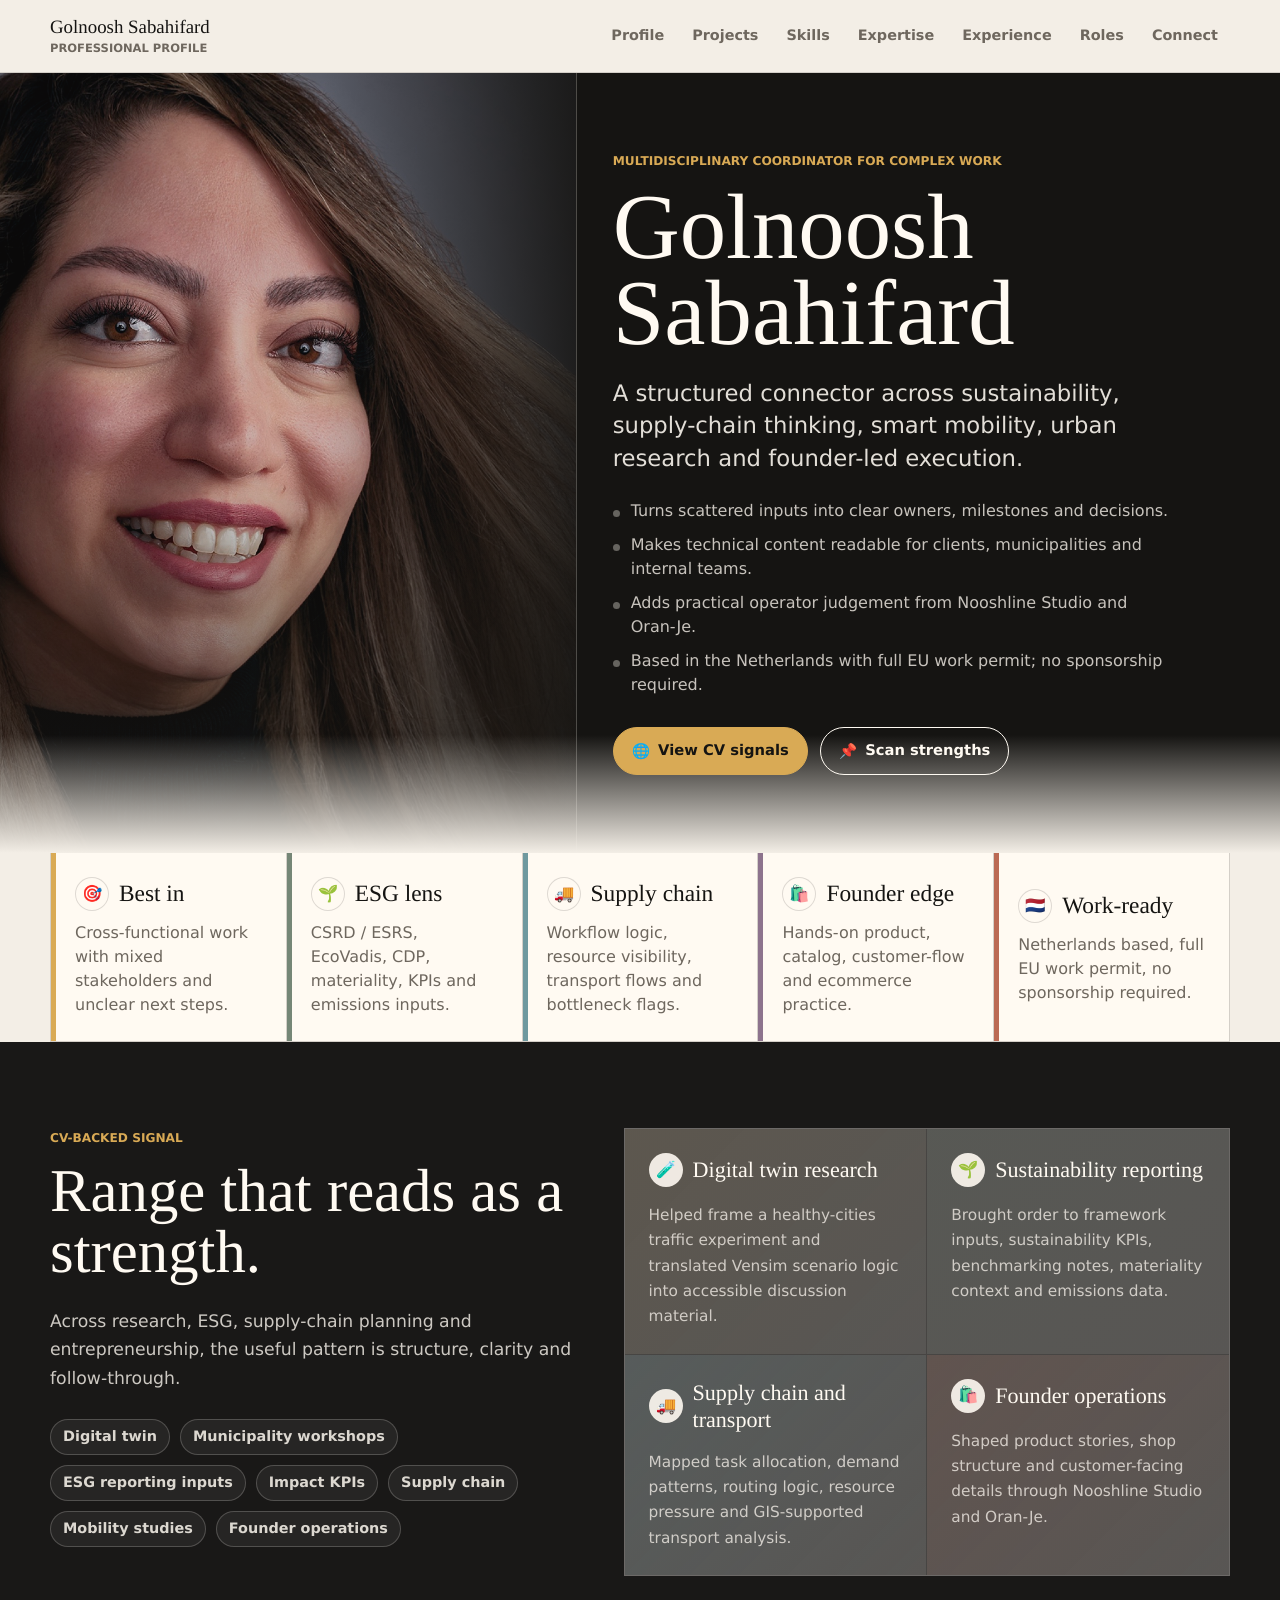
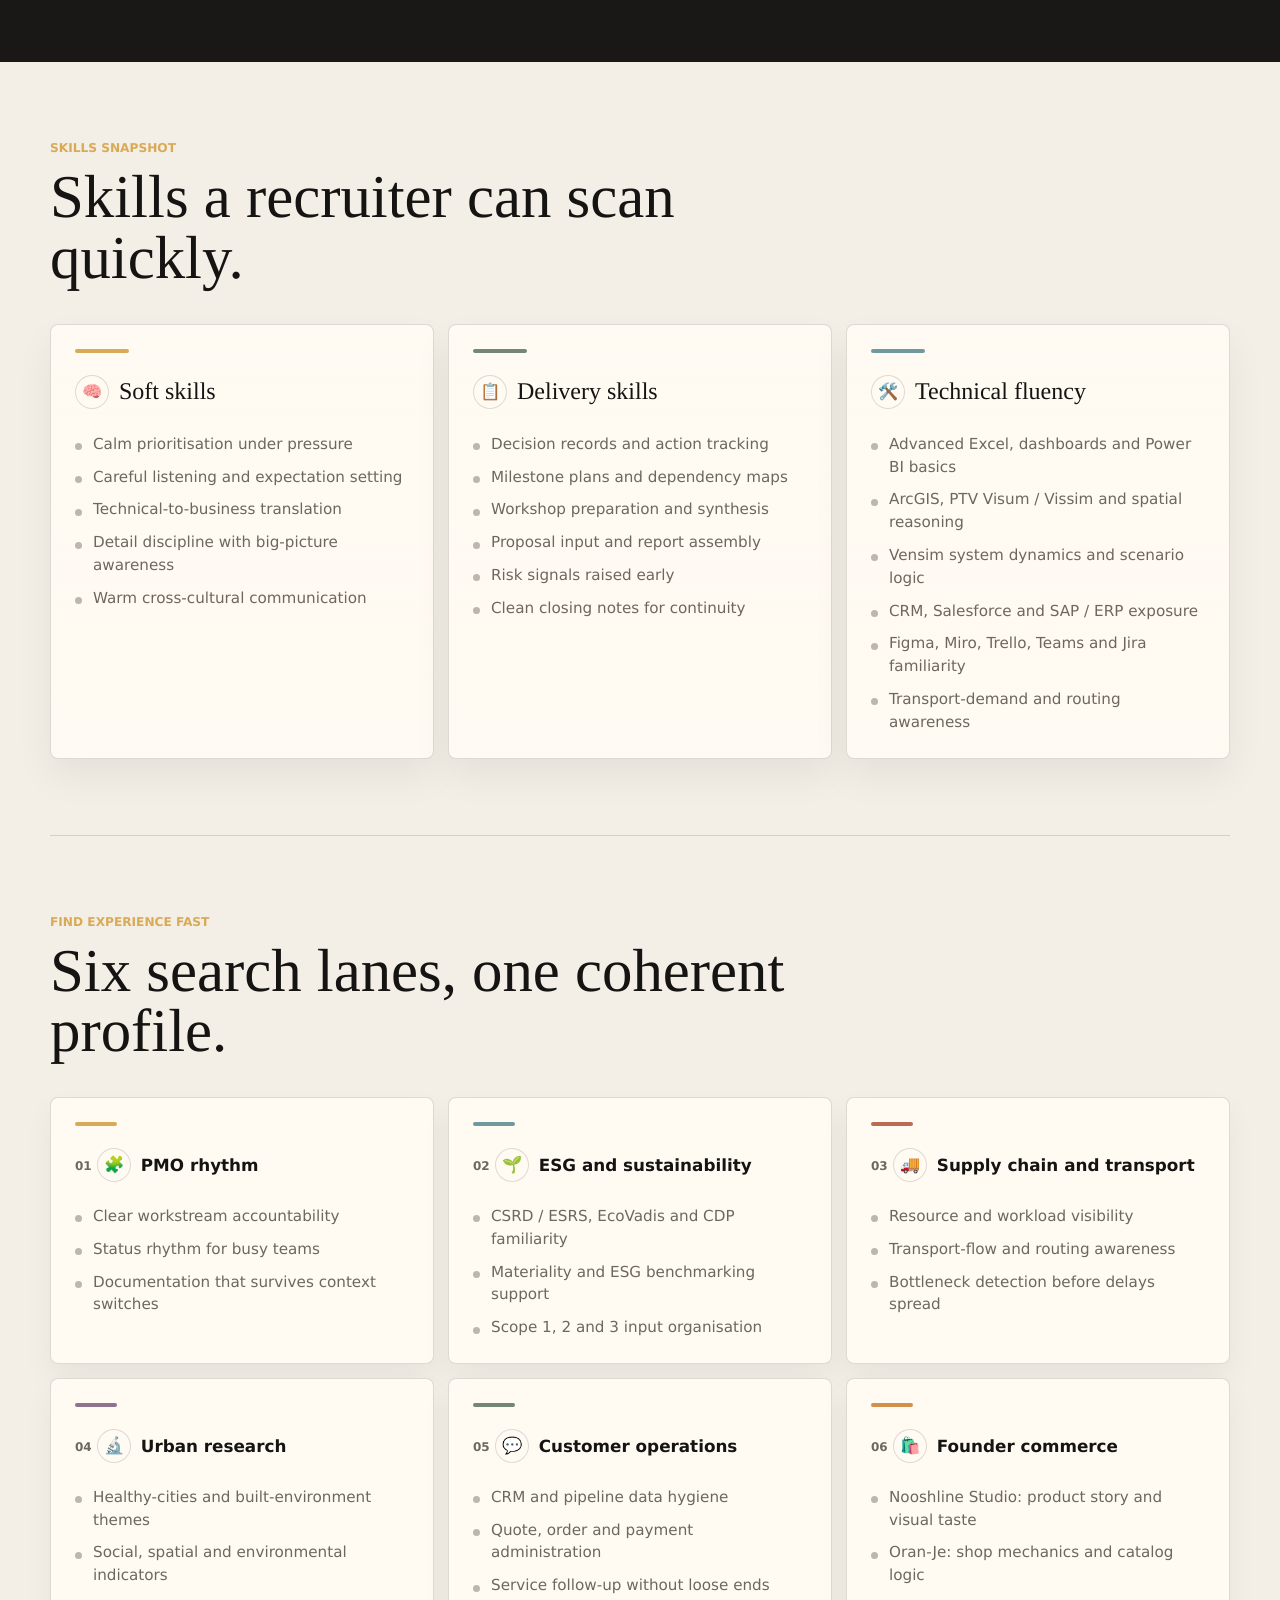
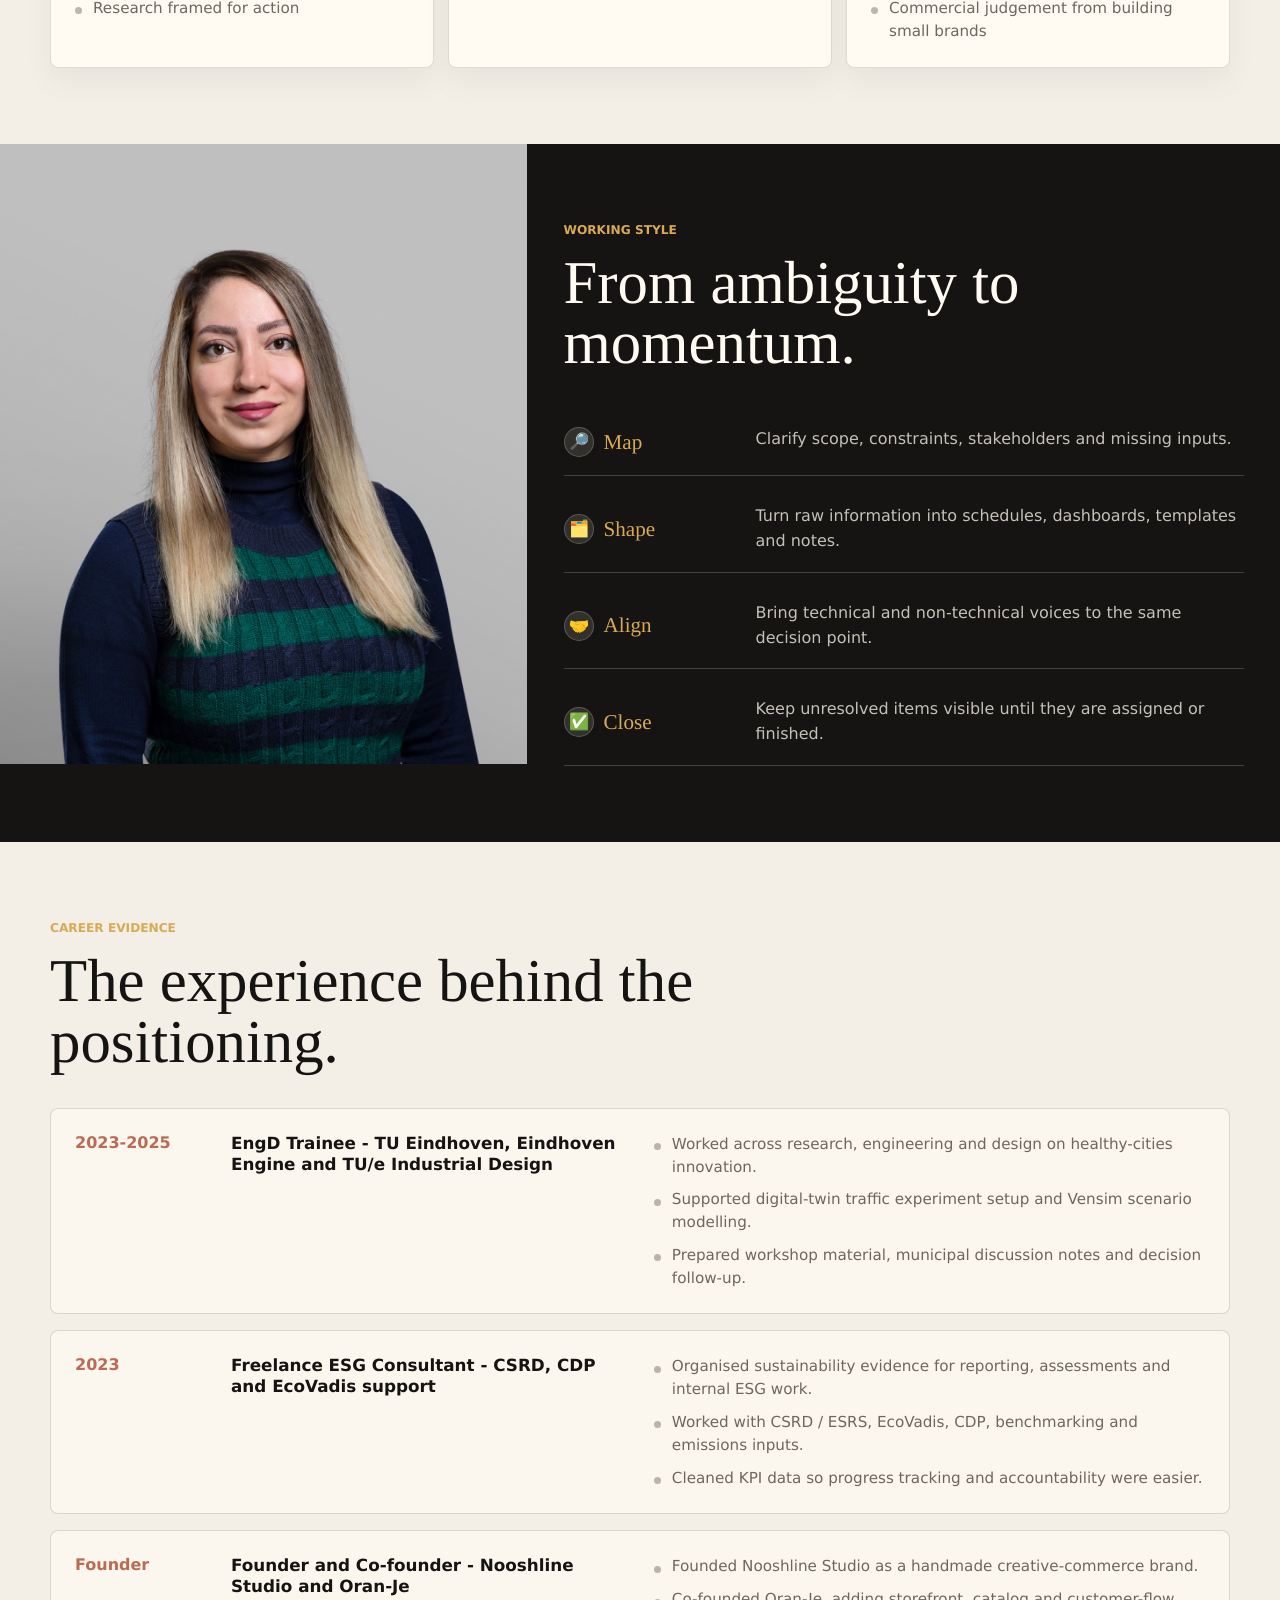
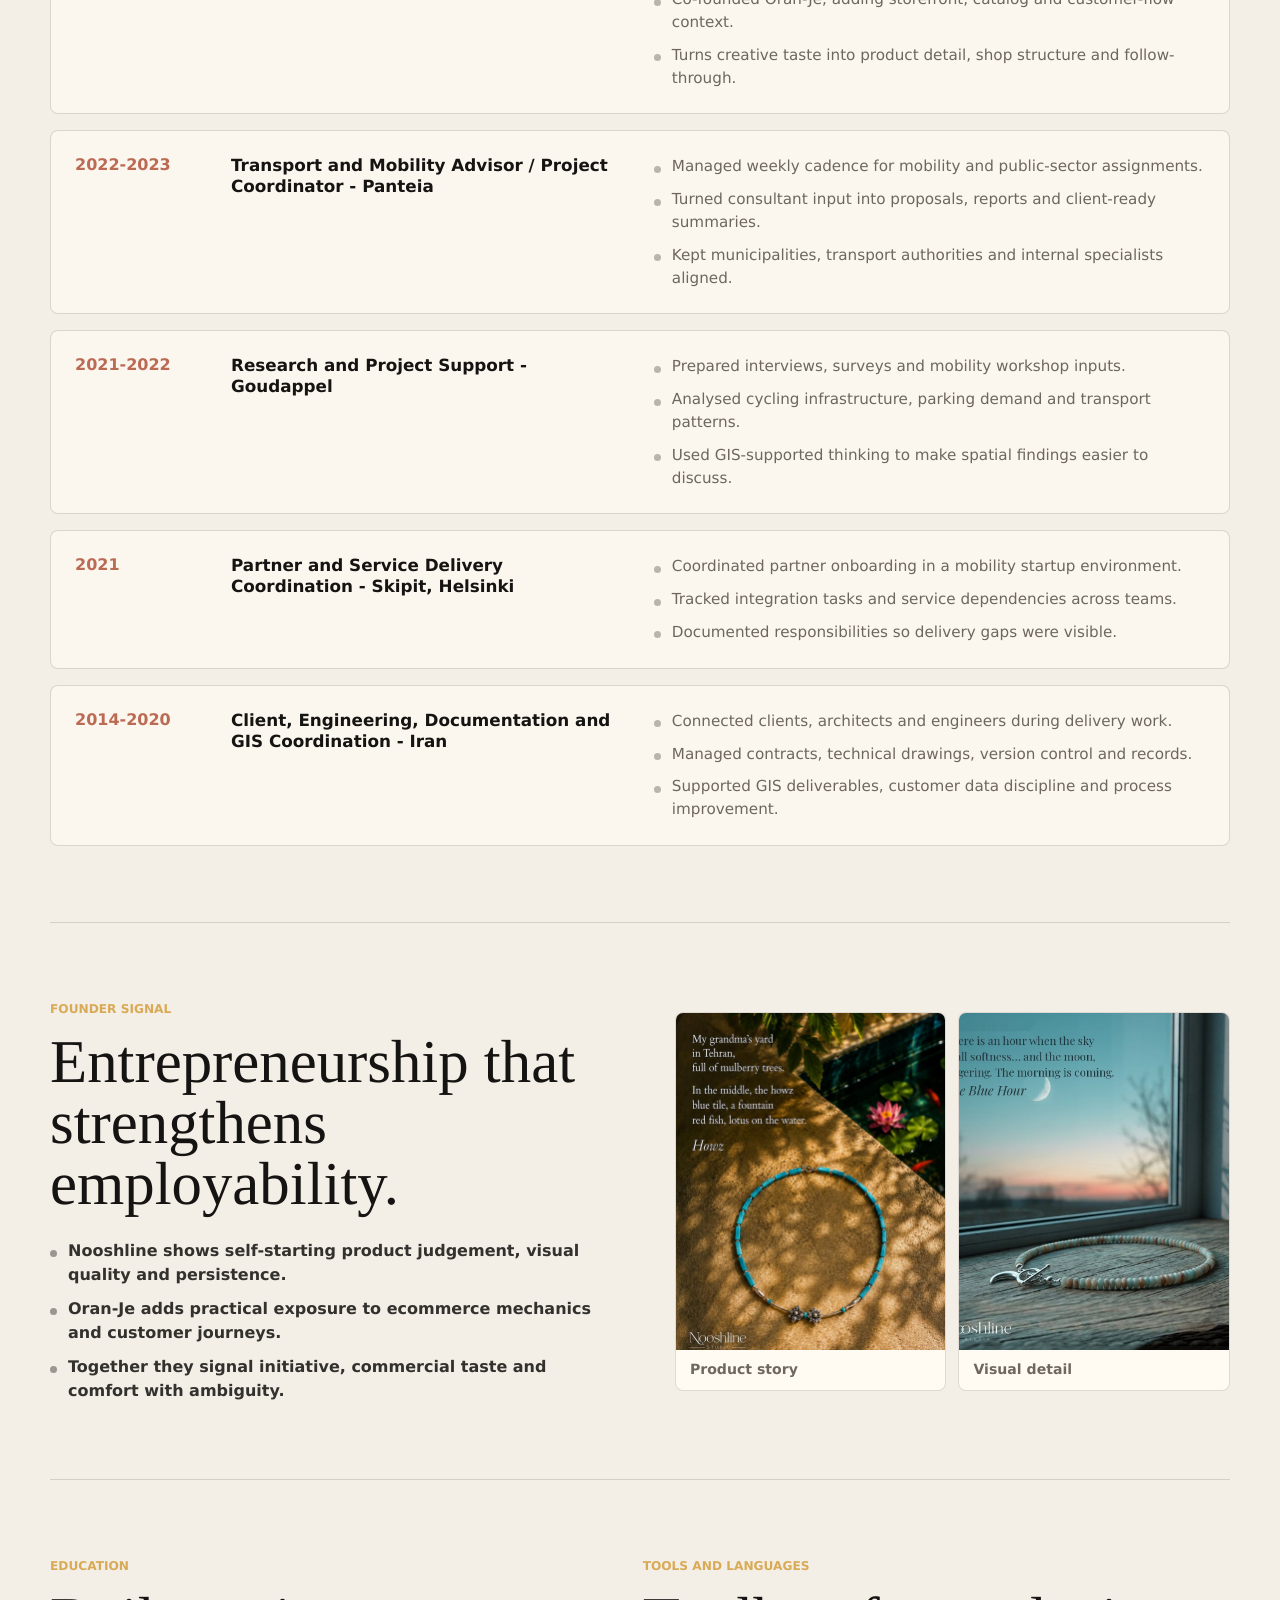
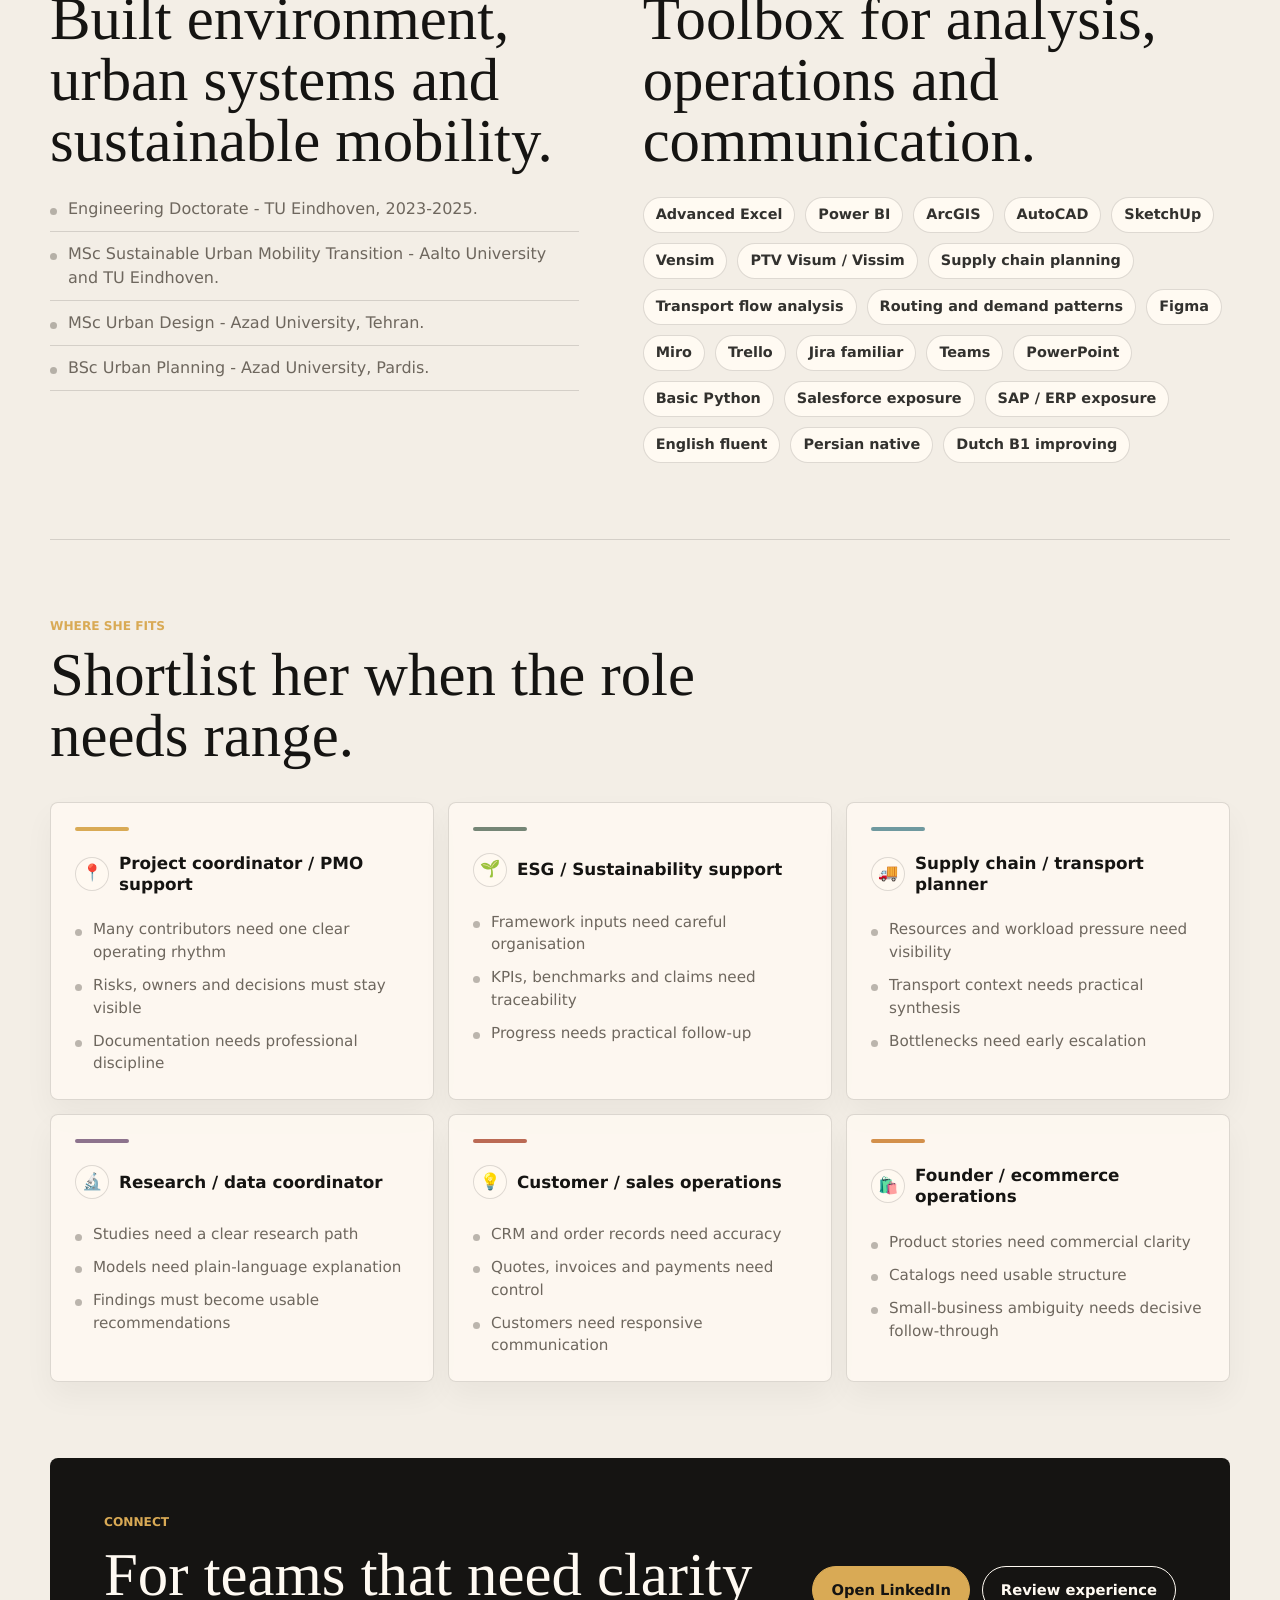
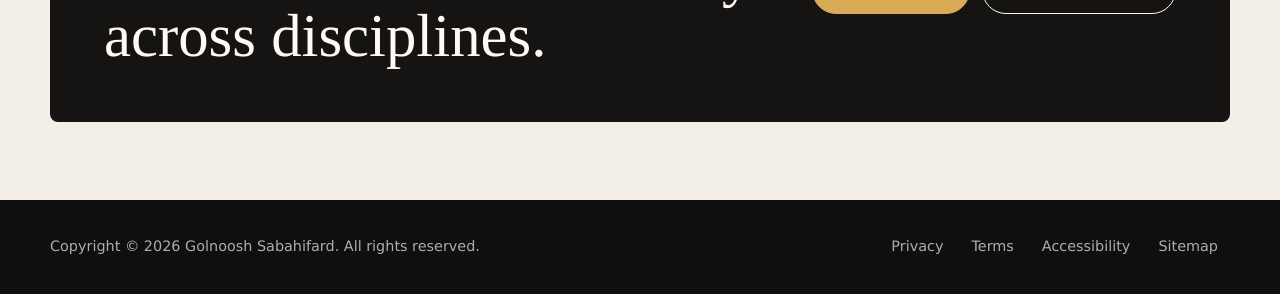
==== commit 734437d0: "Refine homepage copy" ====
--- a/index.html
+++ b/index.html
@@ -213,17 +213,17 @@
         <img src="/assets/images/golnoosh-eindhoven-engine.jpg" alt="Professional close-up portrait of Golnoosh Sabahifard">
       </div>
       <div class="hero-copy">
-        <p class="eyebrow">Coordinator for complex, cross-sector work</p>
+        <p class="eyebrow">Multidisciplinary coordinator for complex work</p>
         <h1 id="hero-title">Golnoosh Sabahifard</h1>
-        <p class="hero-lede">A calm, structured professional who brings rhythm to multidisciplinary projects where sustainability, supply chain, mobility, data, people and entrepreneurial execution all matter.</p>
+        <p class="hero-lede">A structured connector across sustainability, supply-chain thinking, smart mobility, urban research and founder-led execution.</p>
         <ul class="hero-bullets" aria-label="Profile summary">
-          <li>Creates project rhythm: priorities, owners, agendas, notes and follow-up.</li>
-          <li>Makes technical input readable for municipalities, clients and cross-functional teams.</li>
-          <li>Combines ESG reporting, supply-chain planning, smart mobility, digital-twin research and founder/operator experience.</li>
+          <li>Turns scattered inputs into clear owners, milestones and decisions.</li>
+          <li>Makes technical content readable for clients, municipalities and internal teams.</li>
+          <li>Adds practical operator judgement from Nooshline Studio and Oran-Je.</li>
           <li>Based in the Netherlands with full EU work permit; no sponsorship required.</li>
         </ul>
         <div class="hero-actions">
-          <a class="button primary" href="#projects"><span aria-hidden="true">🌐</span> View project proof</a>
+          <a class="button primary" href="#projects"><span aria-hidden="true">🌐</span> View CV signals</a>
           <a class="button secondary" href="#skills"><span aria-hidden="true">📌</span> Scan strengths</a>
         </div>
       </div>
@@ -232,19 +232,19 @@
     <section class="section signal-strip" aria-label="Profile signals">
       <div>
         <strong><span class="icon-badge" aria-hidden="true">🎯</span>Best in</strong>
-        <span>Teams that need one person to connect analysis, planning, people and delivery details.</span>
+        <span>Cross-functional work with mixed stakeholders and unclear next steps.</span>
       </div>
       <div>
         <strong><span class="icon-badge" aria-hidden="true">🌱</span>ESG lens</strong>
-        <span>CSRD / ESRS, EcoVadis, CDP, KPI tracking, materiality and sustainability evidence.</span>
+        <span>CSRD / ESRS, EcoVadis, CDP, materiality, KPIs and emissions inputs.</span>
       </div>
       <div>
         <strong><span class="icon-badge" aria-hidden="true">🚚</span>Supply chain</strong>
-        <span>Planning workflows, resources, bottlenecks, transport flows, routing and handovers.</span>
+        <span>Workflow logic, resource visibility, transport flows and bottleneck flags.</span>
       </div>
       <div>
         <strong><span class="icon-badge" aria-hidden="true">🛍️</span>Founder edge</strong>
-        <span>Nooshline founder and Oran-Je co-founder experience adds customer, product and ecommerce sense.</span>
+        <span>Hands-on product, catalog, customer-flow and ecommerce practice.</span>
       </div>
       <div>
         <strong><span class="icon-badge" aria-hidden="true">🇳🇱</span>Work-ready</strong>
@@ -255,36 +255,35 @@
     <section class="project-band" id="projects" aria-labelledby="projects-title">
       <div class="project-inner">
         <div class="project-copy">
-          <p class="section-kicker">CV-backed proof</p>
-          <h2 id="projects-title">Where her range becomes useful.</h2>
-          <p>Her CV does not sit in one box. It connects public-sector mobility, supply-chain planning, sustainability reporting, digital-twin research, sales operations and founder-led commerce into one practical coordination profile.</p>
+          <p class="section-kicker">CV-backed signal</p>
+          <h2 id="projects-title">Range that reads as a strength.</h2>
+          <p>Across research, ESG, supply-chain planning and entrepreneurship, the useful pattern is structure, clarity and follow-through.</p>
           <div class="project-tags" aria-label="Project keywords">
-            <span>Digital twin setup</span>
+            <span>Digital twin</span>
             <span>Municipality workshops</span>
-            <span>ESG reporting</span>
-            <span>Sustainability KPIs</span>
-            <span>Supply chain planning</span>
+            <span>ESG reporting inputs</span>
+            <span>Impact KPIs</span>
+            <span>Supply chain</span>
             <span>Mobility studies</span>
-            <span>Nooshline founder</span>
-            <span>Oran-Je co-founder</span>
+            <span>Founder operations</span>
           </div>
         </div>
         <div class="project-steps" aria-label="Multidisciplinary proof points">
           <article>
             <h3><span class="icon-badge" aria-hidden="true">🧪</span>Digital twin research</h3>
-            <p>Coordinated operational setup for a traffic experiment and used Vensim models to explain links between health, green space and accessibility.</p>
+            <p>Helped frame a healthy-cities traffic experiment and translated Vensim scenario logic into accessible discussion material.</p>
           </article>
           <article>
-            <h3><span class="icon-badge" aria-hidden="true">🌱</span>ESG documentation</h3>
-            <p>Structured sustainability evidence for CSRD / ESRS, EcoVadis and CDP work, including KPI tracking, benchmarking, materiality and basic emissions documentation.</p>
+            <h3><span class="icon-badge" aria-hidden="true">🌱</span>Sustainability reporting</h3>
+            <p>Brought order to framework inputs, sustainability KPIs, benchmarking notes, materiality context and emissions data.</p>
           </article>
           <article>
             <h3><span class="icon-badge" aria-hidden="true">🚚</span>Supply chain and transport</h3>
-            <p>Worked with planning cycles, workflows, bottlenecks, transport flows, routing, demand patterns, GIS mapping and handovers.</p>
+            <p>Mapped task allocation, demand patterns, routing logic, resource pressure and GIS-supported transport analysis.</p>
           </article>
           <article>
             <h3><span class="icon-badge" aria-hidden="true">🛍️</span>Founder operations</h3>
-            <p>Founded Nooshline Studio and co-founded Oran-Je, bringing hands-on ecommerce, product storytelling, catalog, customer and operational judgement.</p>
+            <p>Shaped product stories, shop structure and customer-facing details through Nooshline Studio and Oran-Je.</p>
           </article>
         </div>
       </div>
@@ -293,28 +292,28 @@
     <section class="section skills-snapshot" id="skills" aria-labelledby="skills-title">
       <div class="section-head compact">
         <p class="section-kicker">Skills snapshot</p>
-        <h2 id="skills-title">A recruiter scan without the repetition.</h2>
+        <h2 id="skills-title">Skills a recruiter can scan quickly.</h2>
       </div>
       <div class="skills-grid" aria-label="Soft and technical skills">
         <article>
           <h3><span class="icon-badge" aria-hidden="true">🧠</span>Soft skills</h3>
           <ul>
-            <li>Calm follow-up in busy project settings</li>
-            <li>Clear stakeholder listening and expectation setting</li>
-            <li>Comfort translating between technical and non-technical teams</li>
-            <li>Reliable ownership of details without losing the big picture</li>
-            <li>Warm, practical communication across cultures</li>
+            <li>Calm prioritisation under pressure</li>
+            <li>Careful listening and expectation setting</li>
+            <li>Technical-to-business translation</li>
+            <li>Detail discipline with big-picture awareness</li>
+            <li>Warm cross-cultural communication</li>
           </ul>
         </article>
         <article>
           <h3><span class="icon-badge" aria-hidden="true">📋</span>Delivery skills</h3>
           <ul>
-            <li>Agendas, minutes, action logs and decision records</li>
-            <li>Planning cycles, milestones and dependency tracking</li>
-            <li>Workflow planning, bottleneck flags and clean handovers</li>
-            <li>Proposal inputs, reporting packs and handover notes</li>
-            <li>Workshop setup, facilitation and summary writing</li>
-            <li>Risk flags before they become delivery surprises</li>
+            <li>Decision records and action tracking</li>
+            <li>Milestone plans and dependency maps</li>
+            <li>Workshop preparation and synthesis</li>
+            <li>Proposal input and report assembly</li>
+            <li>Risk signals raised early</li>
+            <li>Clean closing notes for continuity</li>
           </ul>
         </article>
         <article>
@@ -322,10 +321,10 @@
           <ul>
             <li>Advanced Excel, dashboards and Power BI basics</li>
             <li>ArcGIS, PTV Visum / Vissim and spatial reasoning</li>
-            <li>Transport flows, routing and demand-pattern awareness</li>
             <li>Vensim system dynamics and scenario logic</li>
+            <li>CRM, Salesforce and SAP / ERP exposure</li>
             <li>Figma, Miro, Trello, Teams and Jira familiarity</li>
-            <li>CRM, Salesforce and SAP / ERP exposure</li>
+            <li>Transport-demand and routing awareness</li>
           </ul>
         </article>
       </div>
@@ -341,54 +340,54 @@
           <span class="lane-number">01</span>
           <h3><span class="icon-badge" aria-hidden="true">🧩</span>PMO rhythm</h3>
           <ul>
-            <li>Owners, dependencies and next steps kept visible</li>
-            <li>Meeting cadence, status summaries and risk flags</li>
-            <li>Documentation that protects continuity</li>
+            <li>Clear workstream accountability</li>
+            <li>Status rhythm for busy teams</li>
+            <li>Documentation that survives context switches</li>
           </ul>
         </article>
         <article class="lane-card">
           <span class="lane-number">02</span>
           <h3><span class="icon-badge" aria-hidden="true">🌱</span>ESG and sustainability</h3>
           <ul>
-            <li>CSRD / ESRS, EcoVadis and CDP input support</li>
-            <li>Materiality, ESG benchmarking and sustainability KPI organisation</li>
-            <li>Scope 1, 2 and 3 emissions documentation and impact-analysis basics</li>
+            <li>CSRD / ESRS, EcoVadis and CDP familiarity</li>
+            <li>Materiality and ESG benchmarking support</li>
+            <li>Scope 1, 2 and 3 input organisation</li>
           </ul>
         </article>
         <article class="lane-card">
           <span class="lane-number">03</span>
           <h3><span class="icon-badge" aria-hidden="true">🚚</span>Supply chain and transport</h3>
           <ul>
-            <li>Daily planning of tasks, resources and workflows</li>
-            <li>Transport flows, routing, demand patterns and bottlenecks</li>
-            <li>Internal-team, external-partner and handover coordination</li>
+            <li>Resource and workload visibility</li>
+            <li>Transport-flow and routing awareness</li>
+            <li>Bottleneck detection before delays spread</li>
           </ul>
         </article>
         <article class="lane-card">
           <span class="lane-number">04</span>
           <h3><span class="icon-badge" aria-hidden="true">🔬</span>Urban research</h3>
           <ul>
-            <li>Healthy cities and built-environment questions</li>
-            <li>Social and environmental indicators combined</li>
-            <li>Research translated into practical recommendations</li>
+            <li>Healthy-cities and built-environment themes</li>
+            <li>Social, spatial and environmental indicators</li>
+            <li>Research framed for action</li>
           </ul>
         </article>
         <article class="lane-card">
           <span class="lane-number">05</span>
           <h3><span class="icon-badge" aria-hidden="true">💬</span>Customer operations</h3>
           <ul>
-            <li>CRM records, pipeline data and customer information</li>
-            <li>Quotes, order processing and payment tracking</li>
-            <li>Service follow-up with a clear owner mindset</li>
+            <li>CRM and pipeline data hygiene</li>
+            <li>Quote, order and payment administration</li>
+            <li>Service follow-up without loose ends</li>
           </ul>
         </article>
         <article class="lane-card">
           <span class="lane-number">06</span>
           <h3><span class="icon-badge" aria-hidden="true">🛍️</span>Founder commerce</h3>
           <ul>
-            <li>Founder of Nooshline Studio: handmade product, brand and story</li>
-            <li>Co-founder of Oran-Je: catalog, ecommerce and shop context</li>
-            <li>Entrepreneurial ownership that sharpens customer experience</li>
+            <li>Nooshline Studio: product story and visual taste</li>
+            <li>Oran-Je: shop mechanics and catalog logic</li>
+            <li>Commercial judgement from building small brands</li>
           </ul>
         </article>
       </div>
@@ -402,17 +401,17 @@
         <p class="section-kicker">Working style</p>
         <h2 id="method-title">From ambiguity to momentum.</h2>
         <ul class="method-list">
-          <li><strong><span class="icon-badge" aria-hidden="true">🔎</span>Map</strong><span>What matters, who decides, what is missing and what needs to move first.</span></li>
-          <li><strong><span class="icon-badge" aria-hidden="true">🗂️</span>Shape</strong><span>Loose information into schedules, dashboards, templates and clean notes.</span></li>
-          <li><strong><span class="icon-badge" aria-hidden="true">🤝</span>Align</strong><span>Technical and non-technical voices around shared next steps.</span></li>
-          <li><strong><span class="icon-badge" aria-hidden="true">✅</span>Close</strong><span>Follow up until decisions, documents and handovers are complete.</span></li>
+          <li><strong><span class="icon-badge" aria-hidden="true">🔎</span>Map</strong><span>Clarify scope, constraints, stakeholders and missing inputs.</span></li>
+          <li><strong><span class="icon-badge" aria-hidden="true">🗂️</span>Shape</strong><span>Turn raw information into schedules, dashboards, templates and notes.</span></li>
+          <li><strong><span class="icon-badge" aria-hidden="true">🤝</span>Align</strong><span>Bring technical and non-technical voices to the same decision point.</span></li>
+          <li><strong><span class="icon-badge" aria-hidden="true">✅</span>Close</strong><span>Keep unresolved items visible until they are assigned or finished.</span></li>
         </ul>
       </div>
     </section>
 
     <section class="section experience-section" id="experience" aria-labelledby="experience-title">
       <div class="section-head">
-        <p class="section-kicker">Experience proof</p>
+        <p class="section-kicker">Career evidence</p>
         <h2 id="experience-title">The experience behind the positioning.</h2>
       </div>
       <div class="experience-list">
@@ -420,62 +419,62 @@
           <time>2023-2025</time>
           <h3>EngD Trainee - TU Eindhoven, Eindhoven Engine and TU/e Industrial Design</h3>
           <ul>
-            <li>Coordinated healthy-cities innovation across research, engineering and design.</li>
-            <li>Supported digital-twin traffic experiment setup and built Vensim scenario models.</li>
-            <li>Facilitated workshops, municipal conversations, decision notes and handovers.</li>
+            <li>Worked across research, engineering and design on healthy-cities innovation.</li>
+            <li>Supported digital-twin traffic experiment setup and Vensim scenario modelling.</li>
+            <li>Prepared workshop material, municipal discussion notes and decision follow-up.</li>
           </ul>
         </article>
         <article>
           <time>2023</time>
           <h3>Freelance ESG Consultant - CSRD, CDP and EcoVadis support</h3>
           <ul>
-            <li>Organised sustainability evidence for reporting, assessments and internal ESG processes.</li>
-            <li>Worked with CSRD / ESRS, EcoVadis, CDP, benchmarking and emissions-tracking inputs.</li>
-            <li>Collected, cleaned and structured KPI data so sustainability follow-up was easier to own.</li>
+            <li>Organised sustainability evidence for reporting, assessments and internal ESG work.</li>
+            <li>Worked with CSRD / ESRS, EcoVadis, CDP, benchmarking and emissions inputs.</li>
+            <li>Cleaned KPI data so progress tracking and accountability were easier.</li>
           </ul>
         </article>
         <article>
           <time>Founder</time>
           <h3>Founder and Co-founder - Nooshline Studio and Oran-Je</h3>
           <ul>
-            <li>Founded Nooshline Studio as a handmade creative-commerce brand with product storytelling at its core.</li>
-            <li>Co-founded Oran-Je, adding ecommerce, catalog, storefront and customer-flow context.</li>
-            <li>Turns creative taste into practical operations: product detail, shop structure, customer journey and follow-through.</li>
+            <li>Founded Nooshline Studio as a handmade creative-commerce brand.</li>
+            <li>Co-founded Oran-Je, adding storefront, catalog and customer-flow context.</li>
+            <li>Turns creative taste into product detail, shop structure and follow-through.</li>
           </ul>
         </article>
         <article>
           <time>2022-2023</time>
           <h3>Transport and Mobility Advisor / Project Coordinator - Panteia</h3>
           <ul>
-            <li>Maintained weekly planning cycles, responsibilities and workflow overviews for mobility and public-sector assignments.</li>
+            <li>Managed weekly cadence for mobility and public-sector assignments.</li>
             <li>Turned consultant input into proposals, reports and client-ready summaries.</li>
-            <li>Kept municipalities, transport authorities, consultants and internal teams aligned around next steps.</li>
+            <li>Kept municipalities, transport authorities and internal specialists aligned.</li>
           </ul>
         </article>
         <article>
           <time>2021-2022</time>
           <h3>Research and Project Support - Goudappel</h3>
           <ul>
-            <li>Prepared data-collection steps for interviews, surveys and mobility workshops.</li>
-            <li>Analysed transport flows, cycling infrastructure and bicycle parking demand with GIS-supported thinking.</li>
-            <li>Prepared structured planning inputs for client discussion and operational follow-up.</li>
+            <li>Prepared interviews, surveys and mobility workshop inputs.</li>
+            <li>Analysed cycling infrastructure, parking demand and transport patterns.</li>
+            <li>Used GIS-supported thinking to make spatial findings easier to discuss.</li>
           </ul>
         </article>
         <article>
           <time>2021</time>
           <h3>Partner and Service Delivery Coordination - Skipit, Helsinki</h3>
           <ul>
-            <li>Coordinated mobility partner onboarding for a startup environment.</li>
-            <li>Tracked integration tasks, service dependencies and operational handovers across product, operations and partners.</li>
-            <li>Documented service flows, responsibilities and next steps.</li>
+            <li>Coordinated partner onboarding in a mobility startup environment.</li>
+            <li>Tracked integration tasks and service dependencies across teams.</li>
+            <li>Documented responsibilities so delivery gaps were visible.</li>
           </ul>
         </article>
         <article>
           <time>2014-2020</time>
           <h3>Client, Engineering, Documentation and GIS Coordination - Iran</h3>
           <ul>
-            <li>Acted as a coordination point between clients, architects and engineers.</li>
-            <li>Managed contracts, technical drawings, version control and delivery records.</li>
+            <li>Connected clients, architects and engineers during delivery work.</li>
+            <li>Managed contracts, technical drawings, version control and records.</li>
             <li>Supported GIS deliverables, customer data discipline and process improvement.</li>
           </ul>
         </article>
@@ -484,12 +483,12 @@
 
     <section class="section creative-proof" id="founder" aria-labelledby="creative-title">
       <div class="creative-copy">
-        <p class="section-kicker">Entrepreneurship proof</p>
-        <h2 id="creative-title">Founder energy with product and customer sense.</h2>
+        <p class="section-kicker">Founder signal</p>
+        <h2 id="creative-title">Entrepreneurship that strengthens employability.</h2>
         <ul>
-          <li>Nooshline shows founder ownership: taste, craft, product story, persistence and customer care.</li>
-          <li>Oran-Je adds co-founder exposure to ecommerce, catalog structure, storefront logic and order flow.</li>
-          <li>This is not a side note; it is proof that she can own ambiguity, make decisions and build something real.</li>
+          <li>Nooshline shows self-starting product judgement, visual quality and persistence.</li>
+          <li>Oran-Je adds practical exposure to ecommerce mechanics and customer journeys.</li>
+          <li>Together they signal initiative, commercial taste and comfort with ambiguity.</li>
         </ul>
       </div>
       <div class="art-grid" aria-label="Nooshline supporting visual proof">
@@ -517,7 +516,7 @@
       </div>
       <div>
         <p class="section-kicker">Tools and languages</p>
-        <h2>Toolbox for analysis, planning and communication.</h2>
+        <h2>Toolbox for analysis, operations and communication.</h2>
         <div class="tag-cloud" aria-label="Tools and languages">
           <span>Advanced Excel</span>
           <span>Power BI</span>
@@ -554,31 +553,31 @@
         <article>
           <h3><span class="icon-badge" aria-hidden="true">📍</span>Project coordinator / PMO support</h3>
           <ul>
-            <li>Messy workstreams need rhythm</li>
-            <li>Owners and next steps must stay visible</li>
-            <li>Handovers need professional discipline</li>
+            <li>Many contributors need one clear operating rhythm</li>
+            <li>Risks, owners and decisions must stay visible</li>
+            <li>Documentation needs professional discipline</li>
           </ul>
         </article>
         <article>
           <h3><span class="icon-badge" aria-hidden="true">🌱</span>ESG / Sustainability support</h3>
           <ul>
-            <li>CSRD / ESRS evidence needs structure</li>
-            <li>EcoVadis, CDP and KPI inputs need ownership</li>
-            <li>Sustainability reports need clean documentation</li>
+            <li>Framework inputs need careful organisation</li>
+            <li>KPIs, benchmarks and claims need traceability</li>
+            <li>Progress needs practical follow-up</li>
           </ul>
         </article>
         <article>
           <h3><span class="icon-badge" aria-hidden="true">🚚</span>Supply chain / transport planner</h3>
           <ul>
-            <li>Workflows and resources need planning</li>
-            <li>Transport evidence needs synthesis</li>
-            <li>Bottlenecks and handovers need follow-up</li>
+            <li>Resources and workload pressure need visibility</li>
+            <li>Transport context needs practical synthesis</li>
+            <li>Bottlenecks need early escalation</li>
           </ul>
         </article>
         <article>
           <h3><span class="icon-badge" aria-hidden="true">🔬</span>Research / data coordinator</h3>
           <ul>
-            <li>Studies need structure and cadence</li>
+            <li>Studies need a clear research path</li>
             <li>Models need plain-language explanation</li>
             <li>Findings must become usable recommendations</li>
           </ul>
@@ -586,17 +585,17 @@
         <article>
           <h3><span class="icon-badge" aria-hidden="true">💡</span>Customer / sales operations</h3>
           <ul>
-            <li>CRM and order data need care</li>
-            <li>Quotes and invoices need follow-up</li>
-            <li>Customers need a clear point of contact</li>
+            <li>CRM and order records need accuracy</li>
+            <li>Quotes, invoices and payments need control</li>
+            <li>Customers need responsive communication</li>
           </ul>
         </article>
         <article>
           <h3><span class="icon-badge" aria-hidden="true">🛍️</span>Founder / ecommerce operations</h3>
           <ul>
-            <li>Product stories need commercial structure</li>
-            <li>Catalog and customer flows need care</li>
-            <li>Small-business ambiguity needs ownership</li>
+            <li>Product stories need commercial clarity</li>
+            <li>Catalogs need usable structure</li>
+            <li>Small-business ambiguity needs decisive follow-through</li>
           </ul>
         </article>
       </div>
@@ -605,7 +604,7 @@
     <section class="section contact-band" id="connect" aria-labelledby="connect-title">
       <div>
         <p class="section-kicker">Connect</p>
-        <h2 id="connect-title">For teams that need clarity across disciplines, not another narrow profile.</h2>
+        <h2 id="connect-title">For teams that need clarity across disciplines.</h2>
       </div>
       <div class="contact-actions">
         <a class="button primary" href="https://www.linkedin.com/in/golnoosh-sabahifard" rel="noreferrer">Open LinkedIn</a>
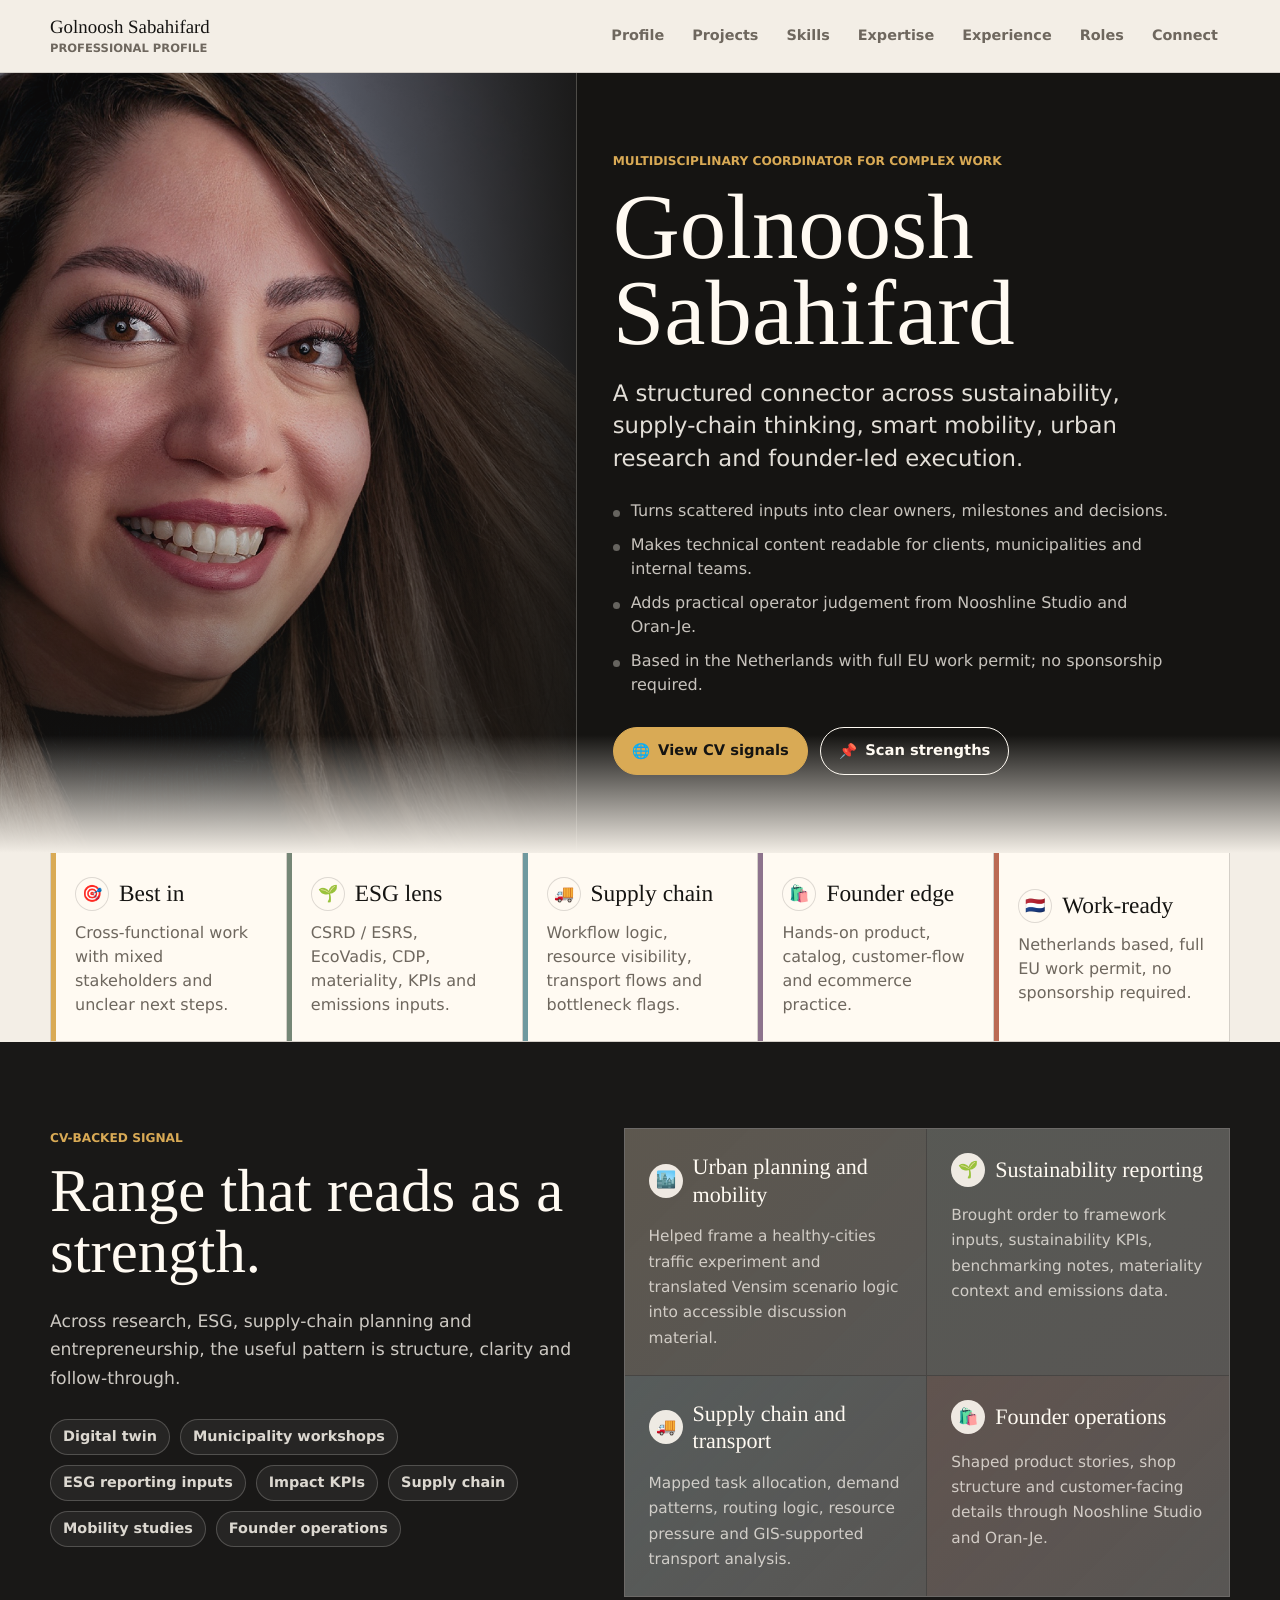
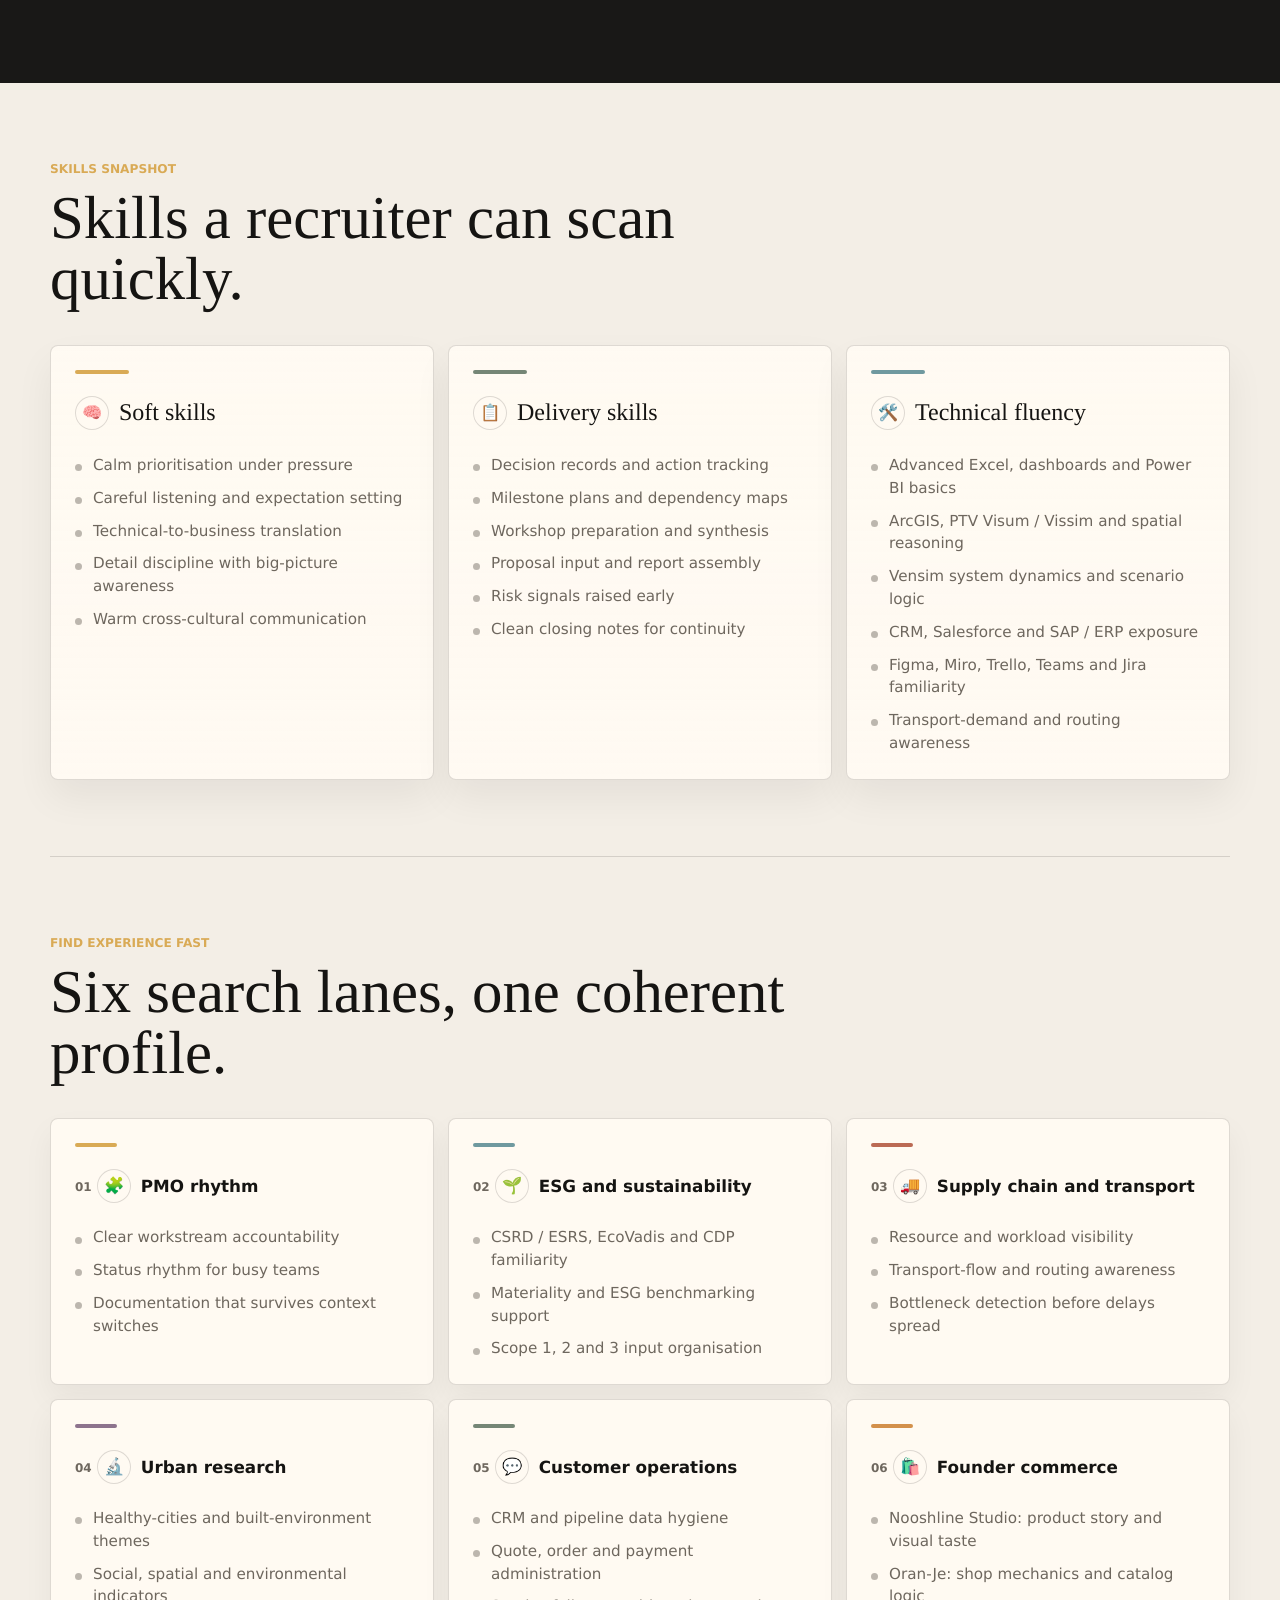
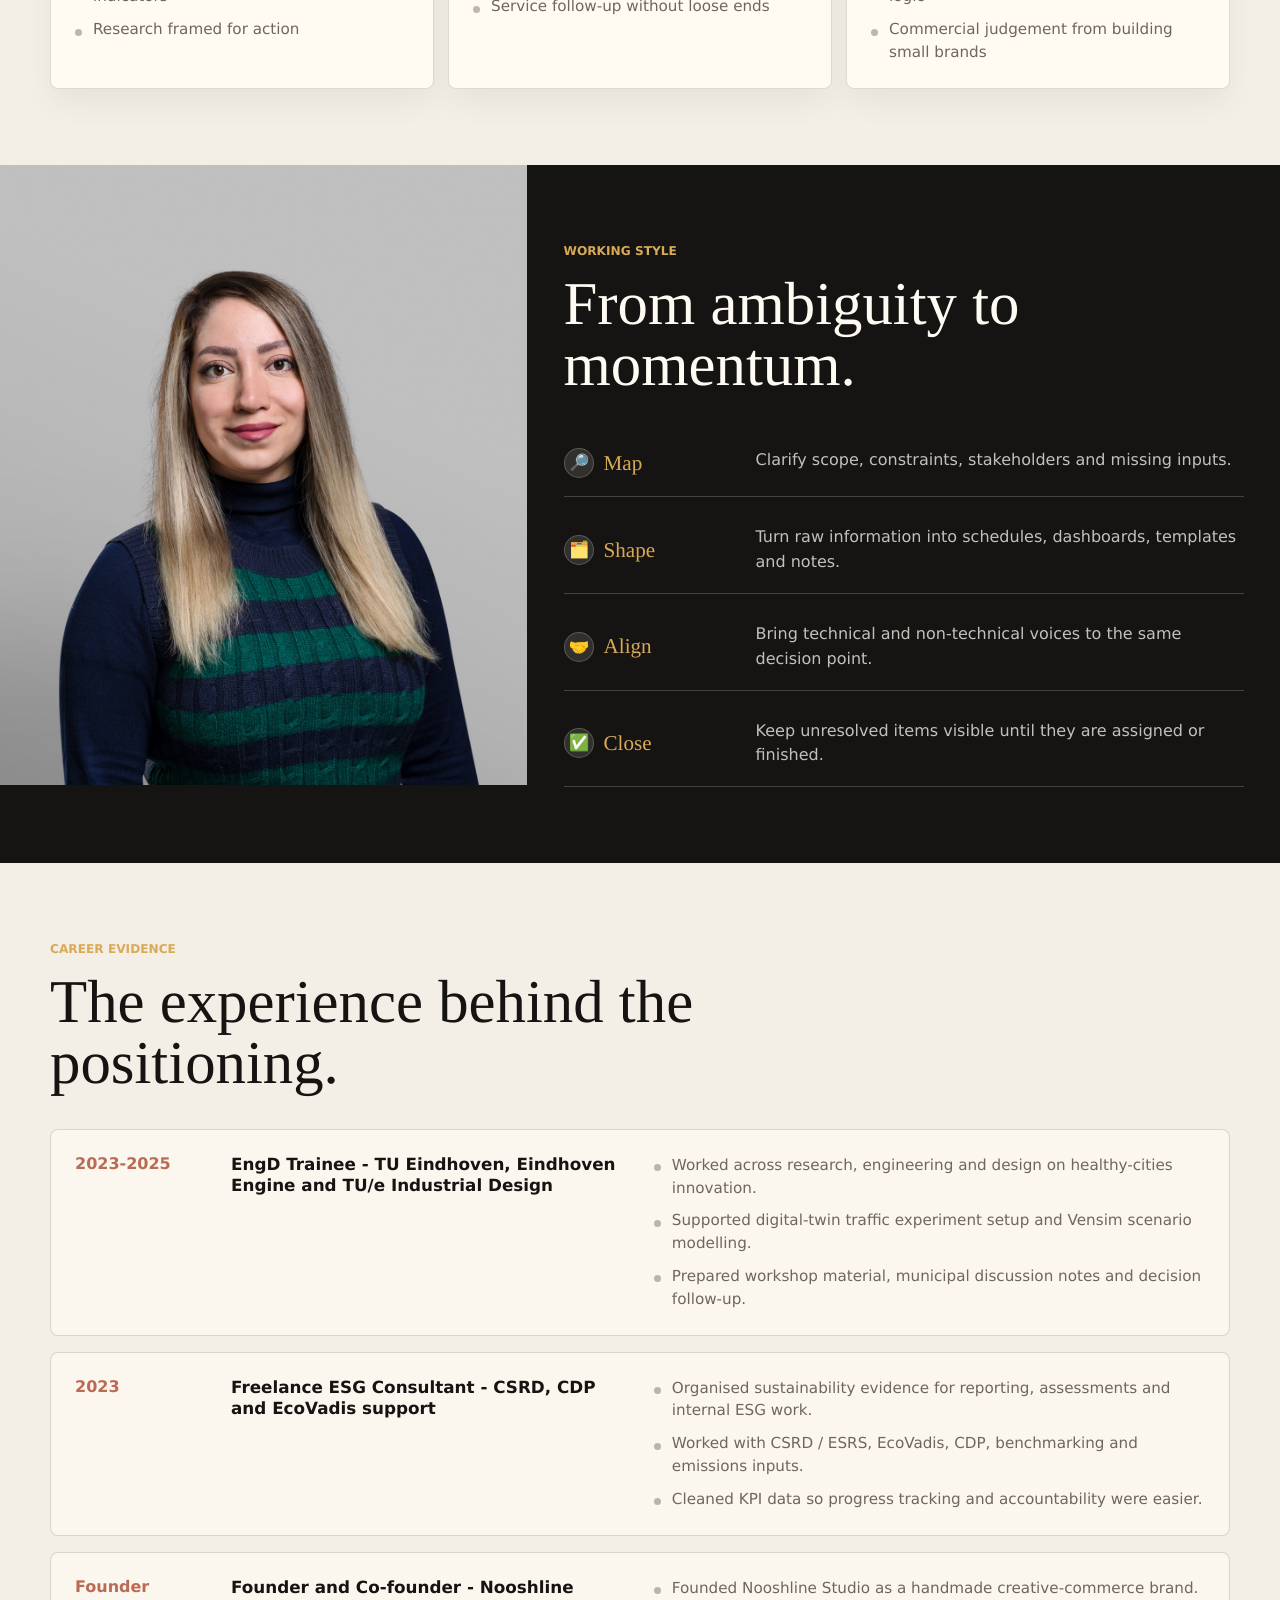
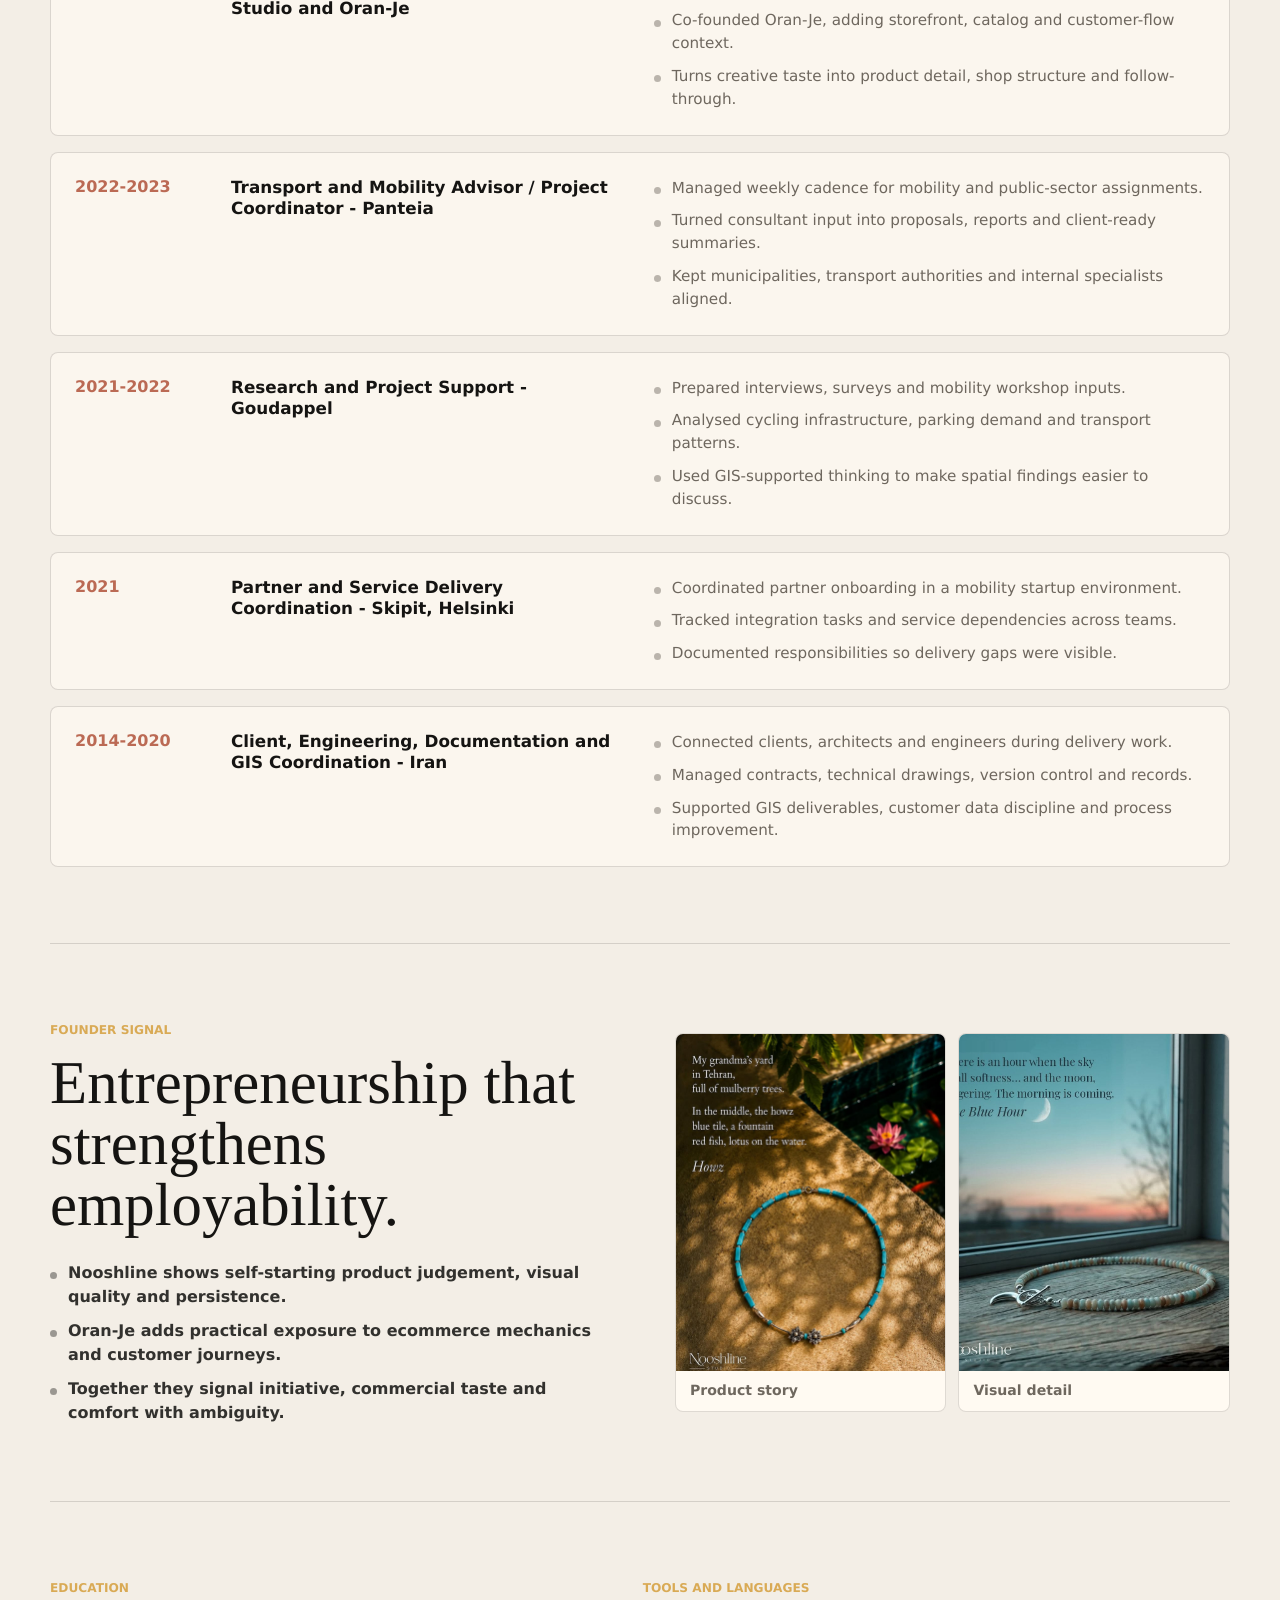
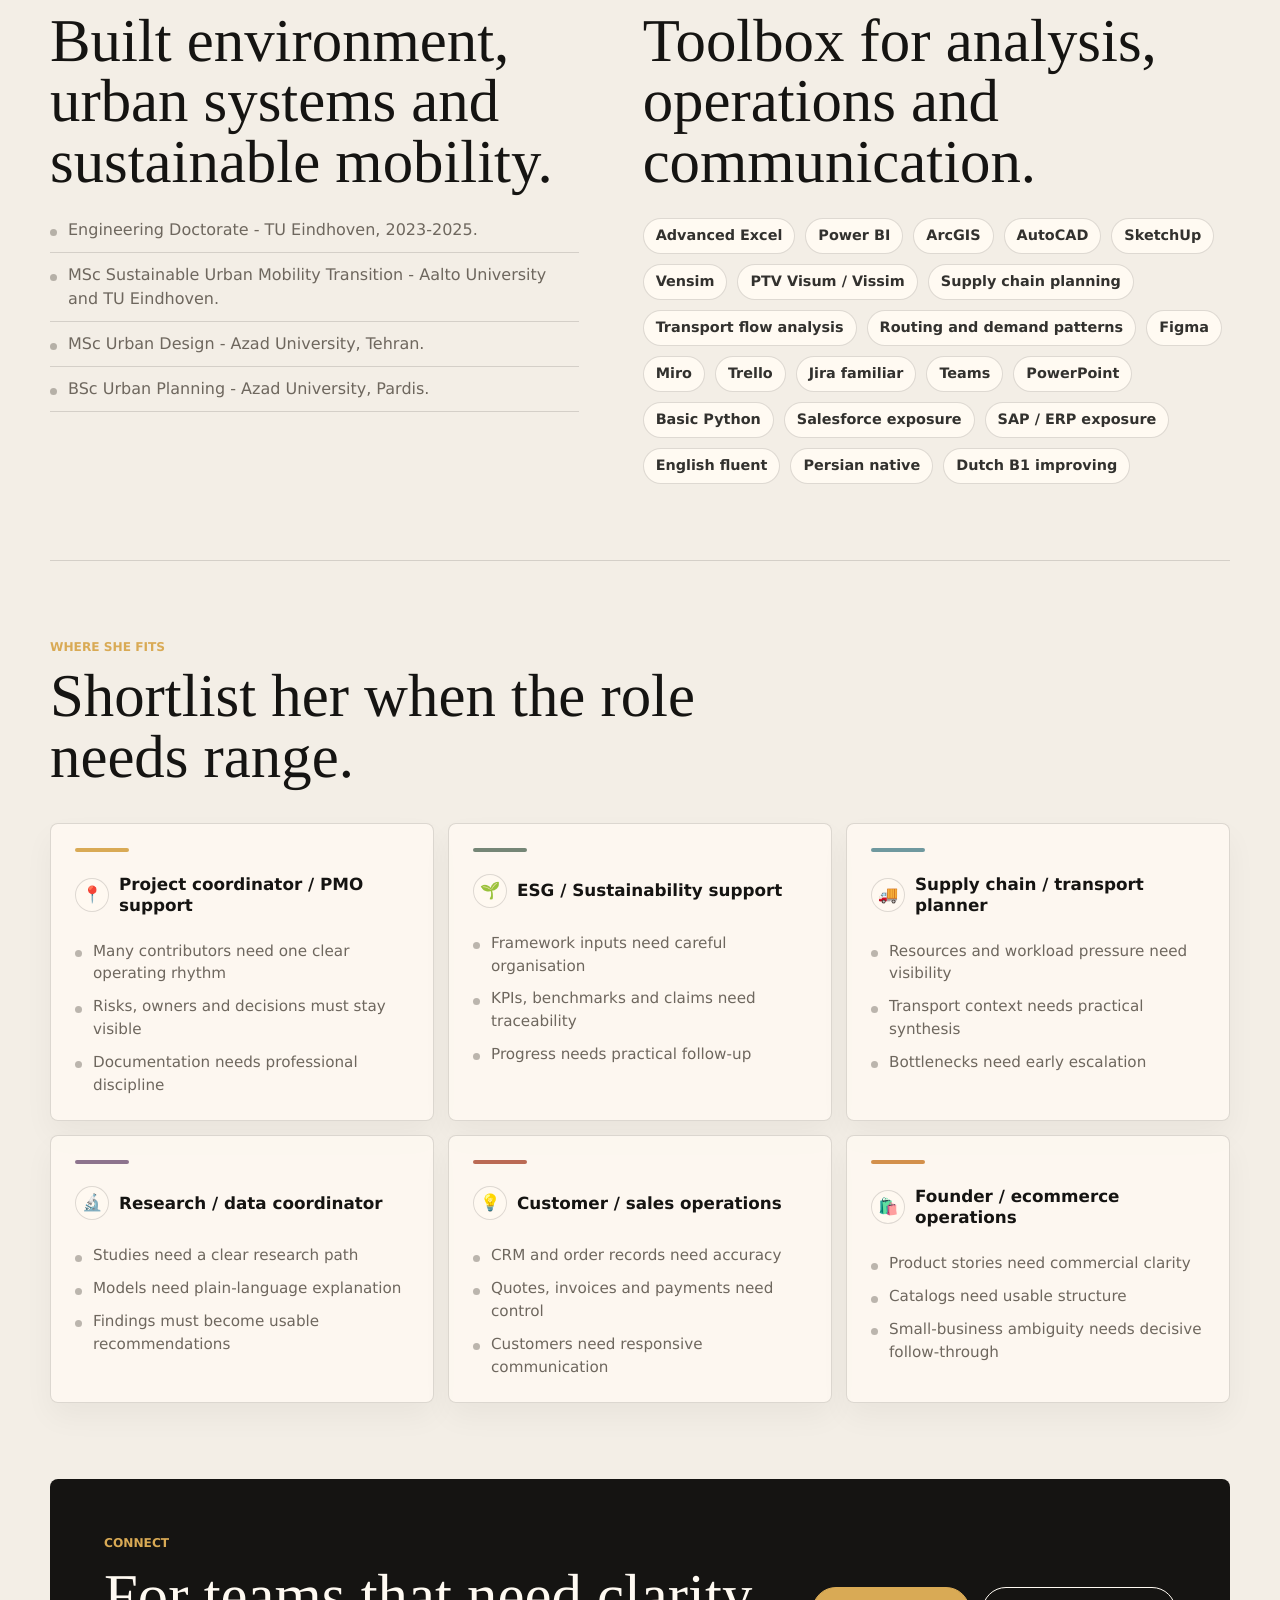
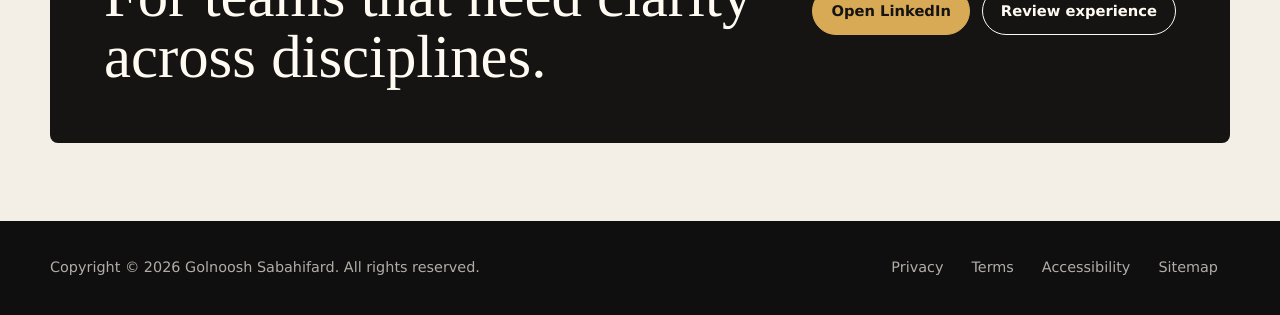
==== commit 8de4e444: "Update mobility project heading" ====
--- a/index.html
+++ b/index.html
@@ -34,11 +34,11 @@
   <link rel="alternate" hreflang="en" href="https://golnoosh.nooshline.nl/">
   <link rel="alternate" hreflang="x-default" href="https://golnoosh.nooshline.nl/">
   <link rel="sitemap" type="application/xml" href="/sitemap.xml">
-  <link rel="icon" type="image/png" sizes="48x48" href="/favicon-48x48.png">
-  <link rel="icon" type="image/png" sizes="96x96" href="/favicon-96x96.png">
-  <link rel="icon" type="image/png" sizes="192x192" href="/favicon-192x192.png">
-  <link rel="apple-touch-icon" sizes="180x180" href="/apple-touch-icon.png">
-  <link rel="manifest" href="/site.webmanifest">
+  <link rel="icon" type="image/png" sizes="48x48" href="/favicon-48x48.png?v=golnoosh-face-20260711">
+  <link rel="icon" type="image/png" sizes="96x96" href="/favicon-96x96.png?v=golnoosh-face-20260711">
+  <link rel="icon" type="image/png" sizes="192x192" href="/favicon-192x192.png?v=golnoosh-face-20260711">
+  <link rel="apple-touch-icon" sizes="180x180" href="/apple-touch-icon.png?v=golnoosh-face-20260711">
+  <link rel="manifest" href="/site.webmanifest?v=golnoosh-face-20260711">
   <link rel="me" href="https://www.linkedin.com/in/golnoosh-sabahifard">
   <link rel="stylesheet" href="/assets/styles.css">
   <script type="application/ld+json">
@@ -138,7 +138,9 @@
             "@id": "https://golnoosh.nooshline.nl/#golnoosh"
           },
           "copyrightNotice": "Copyright 2026 Golnoosh Sabahifard. All rights reserved.",
-          "license": "https://golnoosh.nooshline.nl/terms.html#copyright-and-permitted-use"
+          "creditText": "Golnoosh Sabahifard",
+          "license": "https://golnoosh.nooshline.nl/terms.html#copyright-and-permitted-use",
+          "acquireLicensePage": "https://golnoosh.nooshline.nl/terms.html#copyright-and-permitted-use"
         },
         {
           "@type": "WebSite",
@@ -270,7 +272,7 @@
         </div>
         <div class="project-steps" aria-label="Multidisciplinary proof points">
           <article>
-            <h3><span class="icon-badge" aria-hidden="true">🧪</span>Digital twin research</h3>
+            <h3><span class="icon-badge" aria-hidden="true">🏙️</span>Urban planning and mobility</h3>
             <p>Helped frame a healthy-cities traffic experiment and translated Vensim scenario logic into accessible discussion material.</p>
           </article>
           <article>
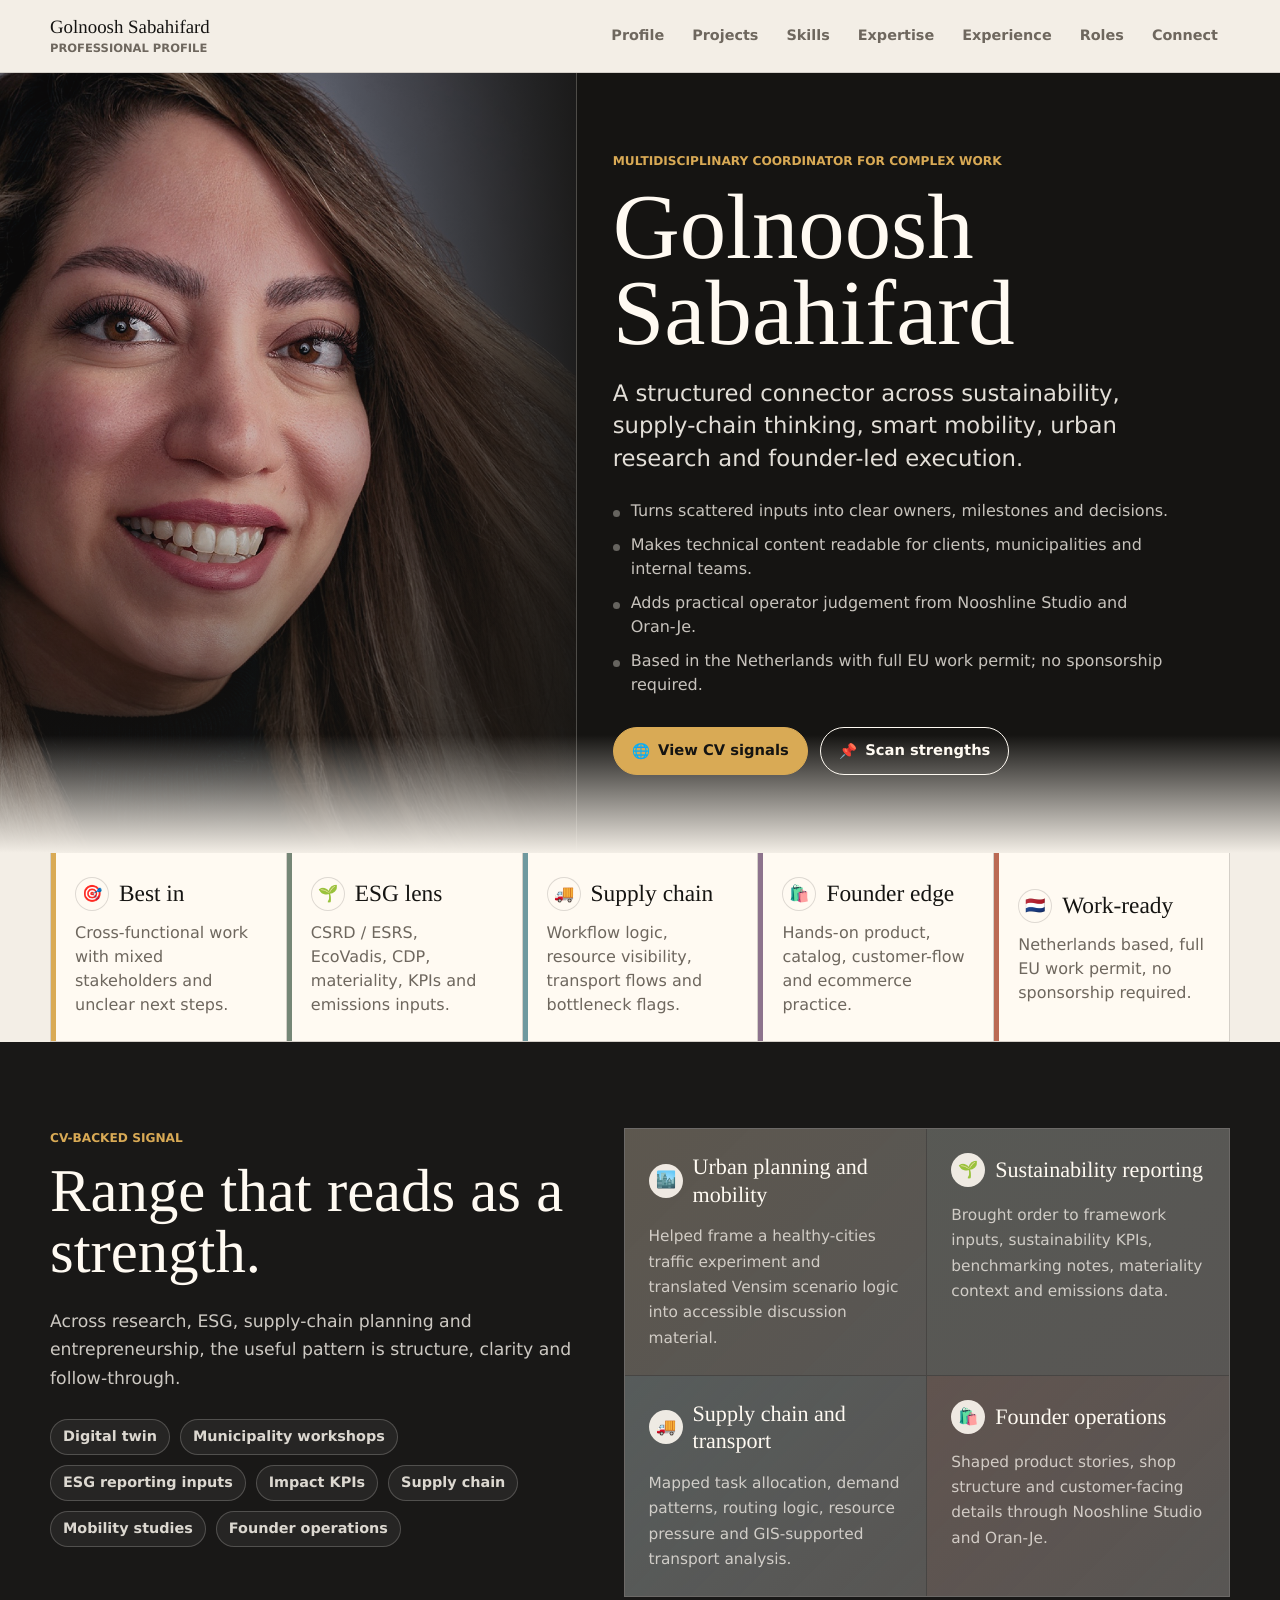
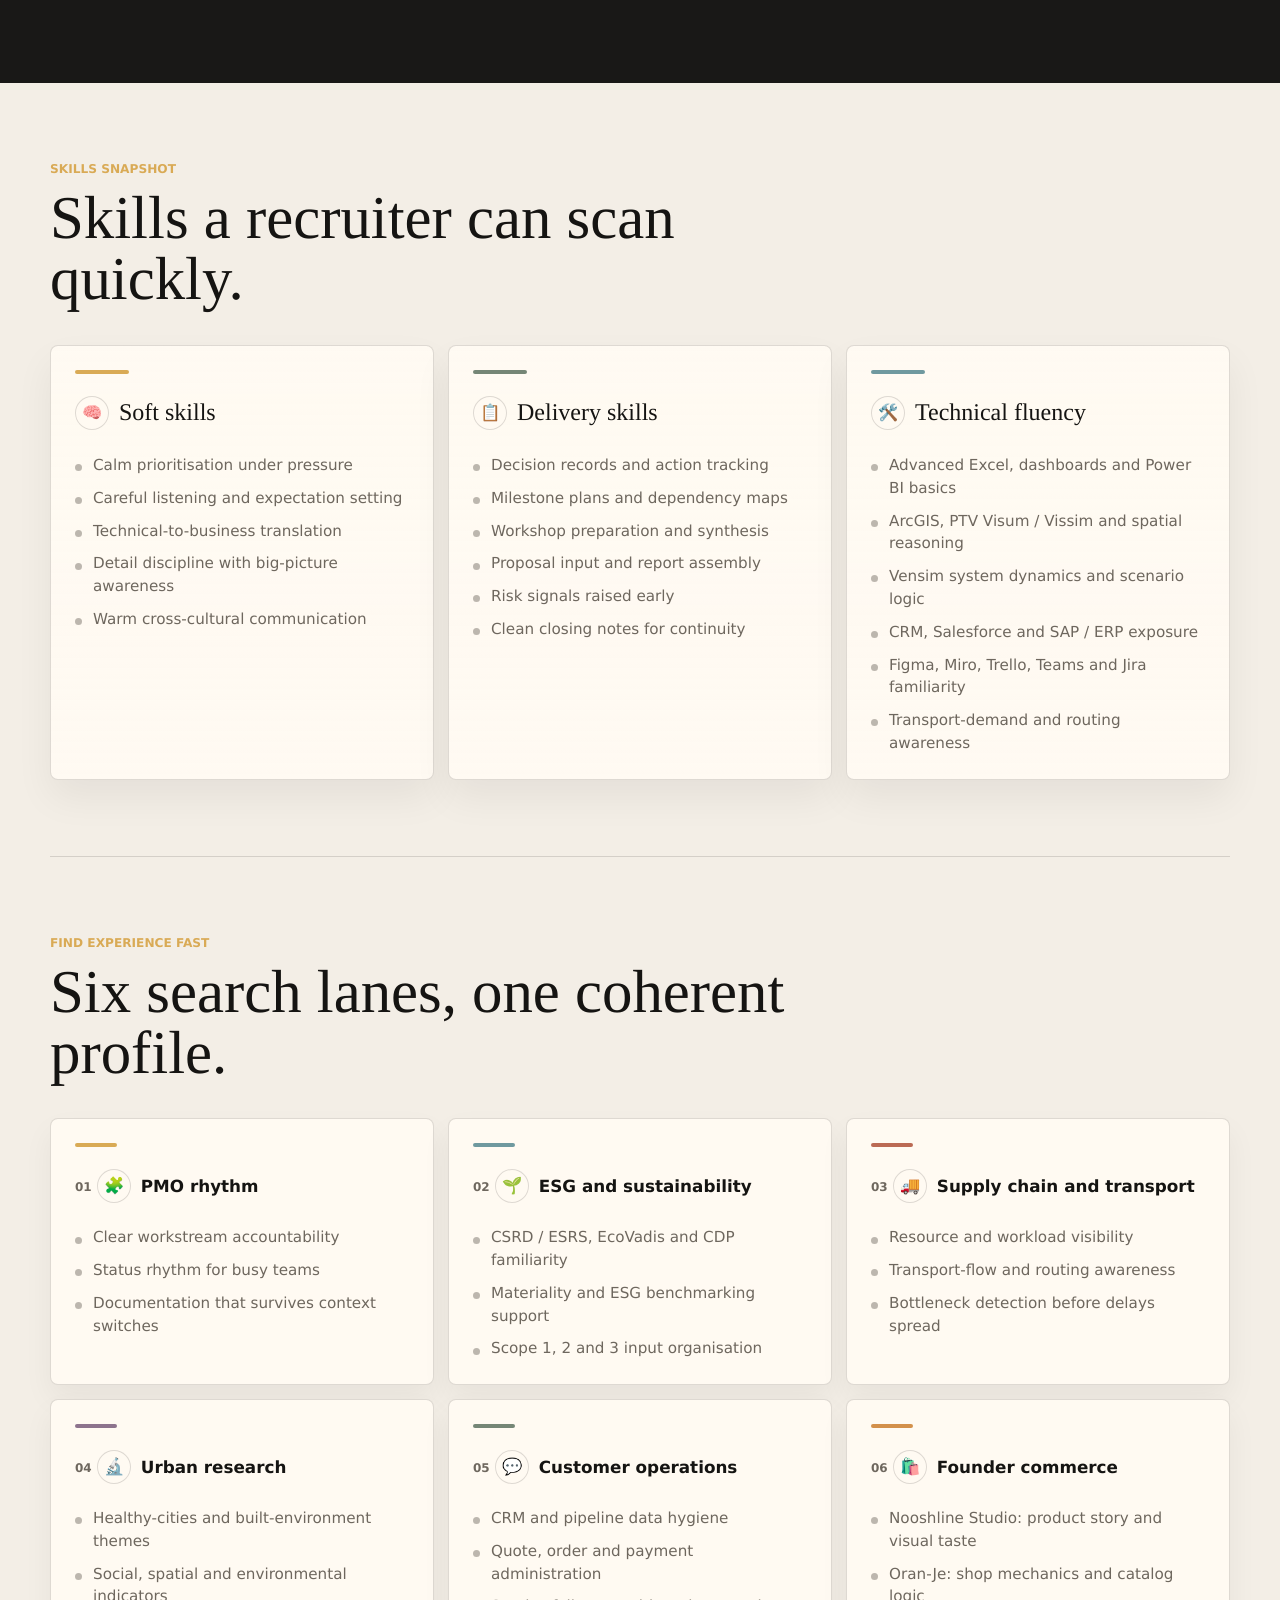
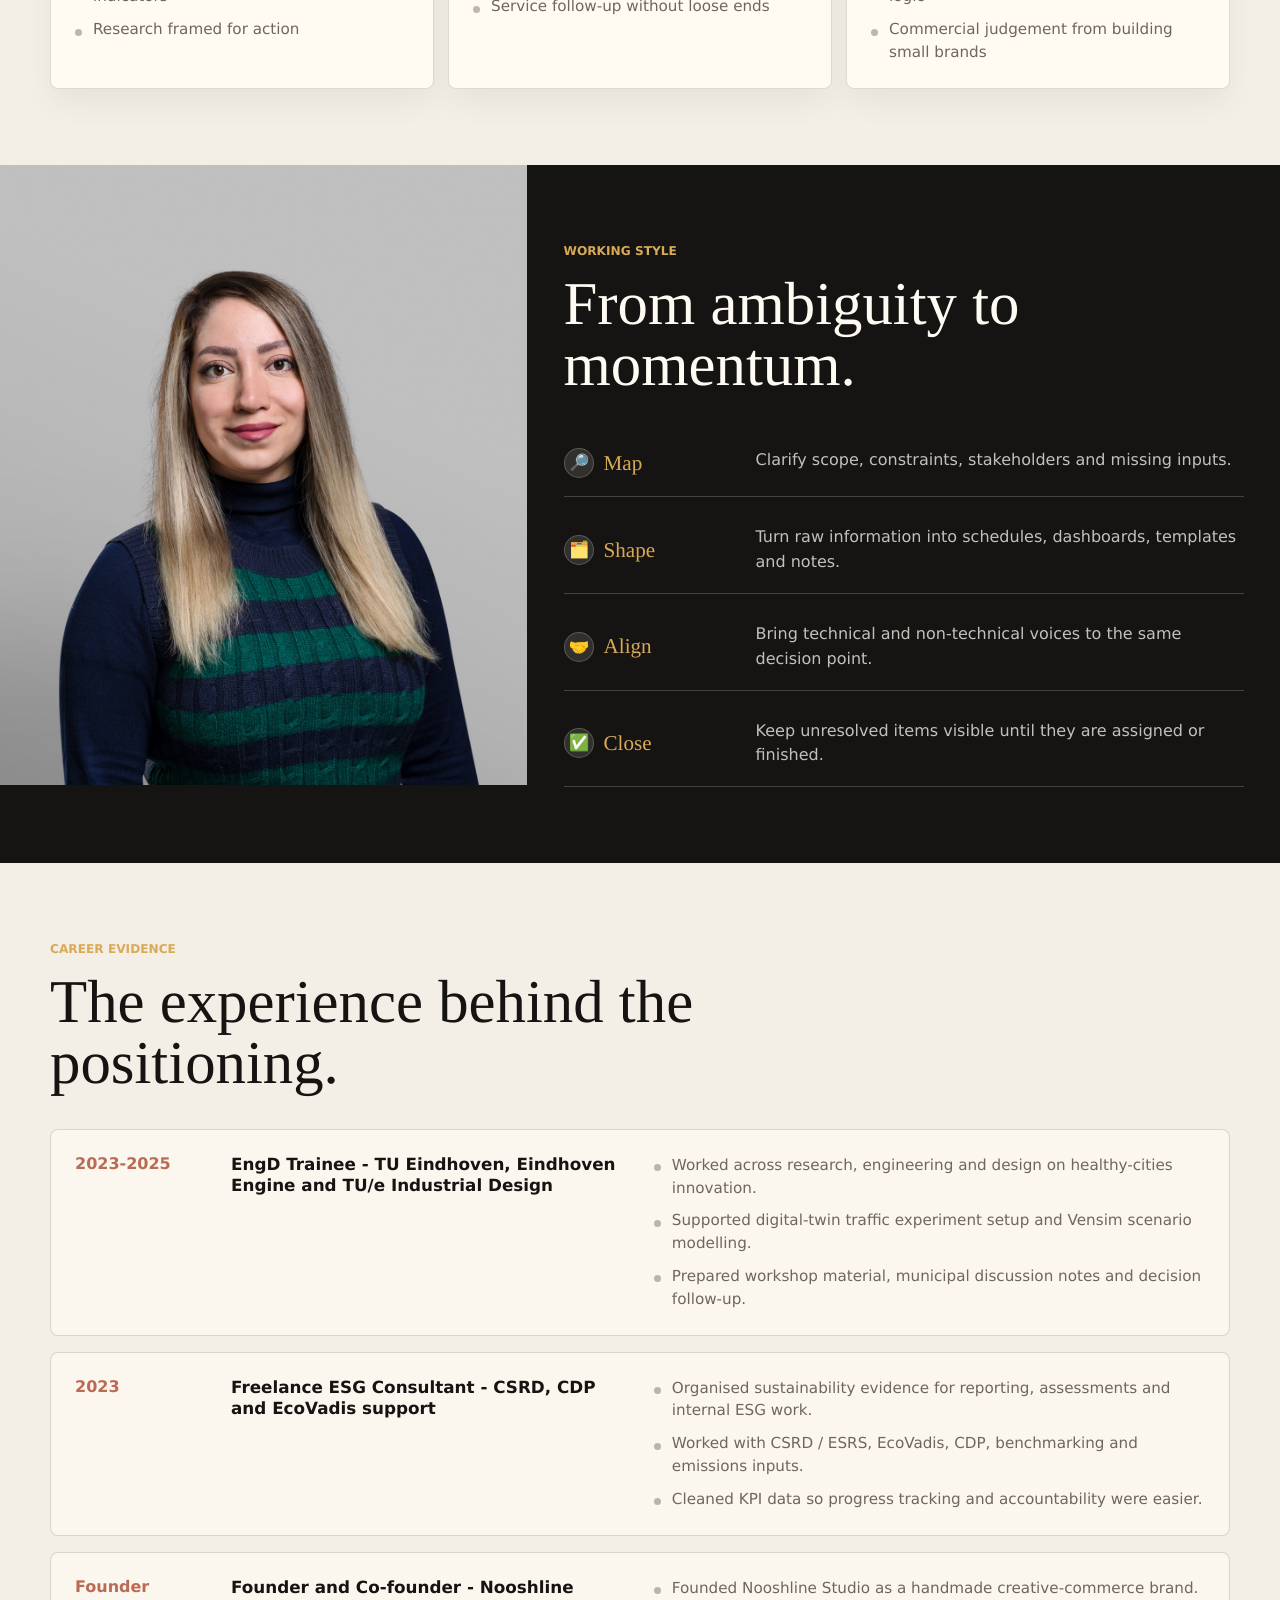
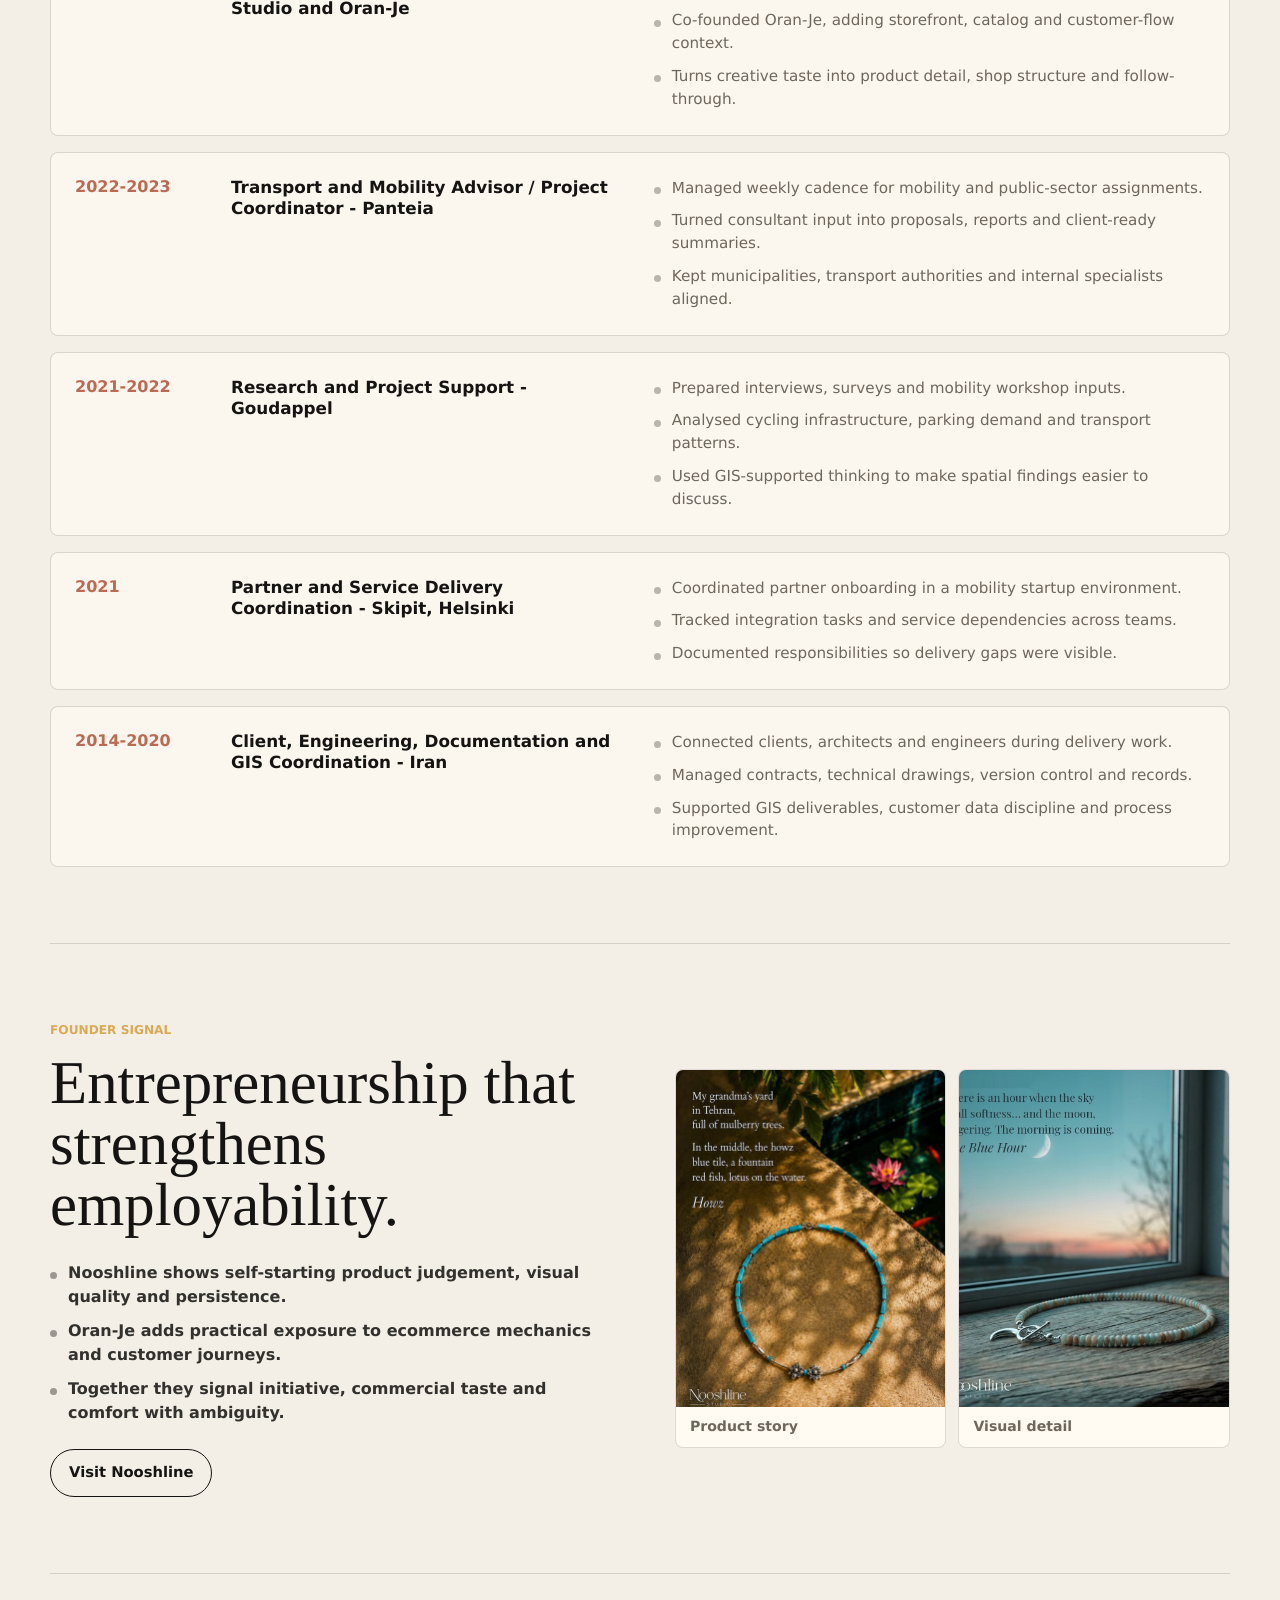
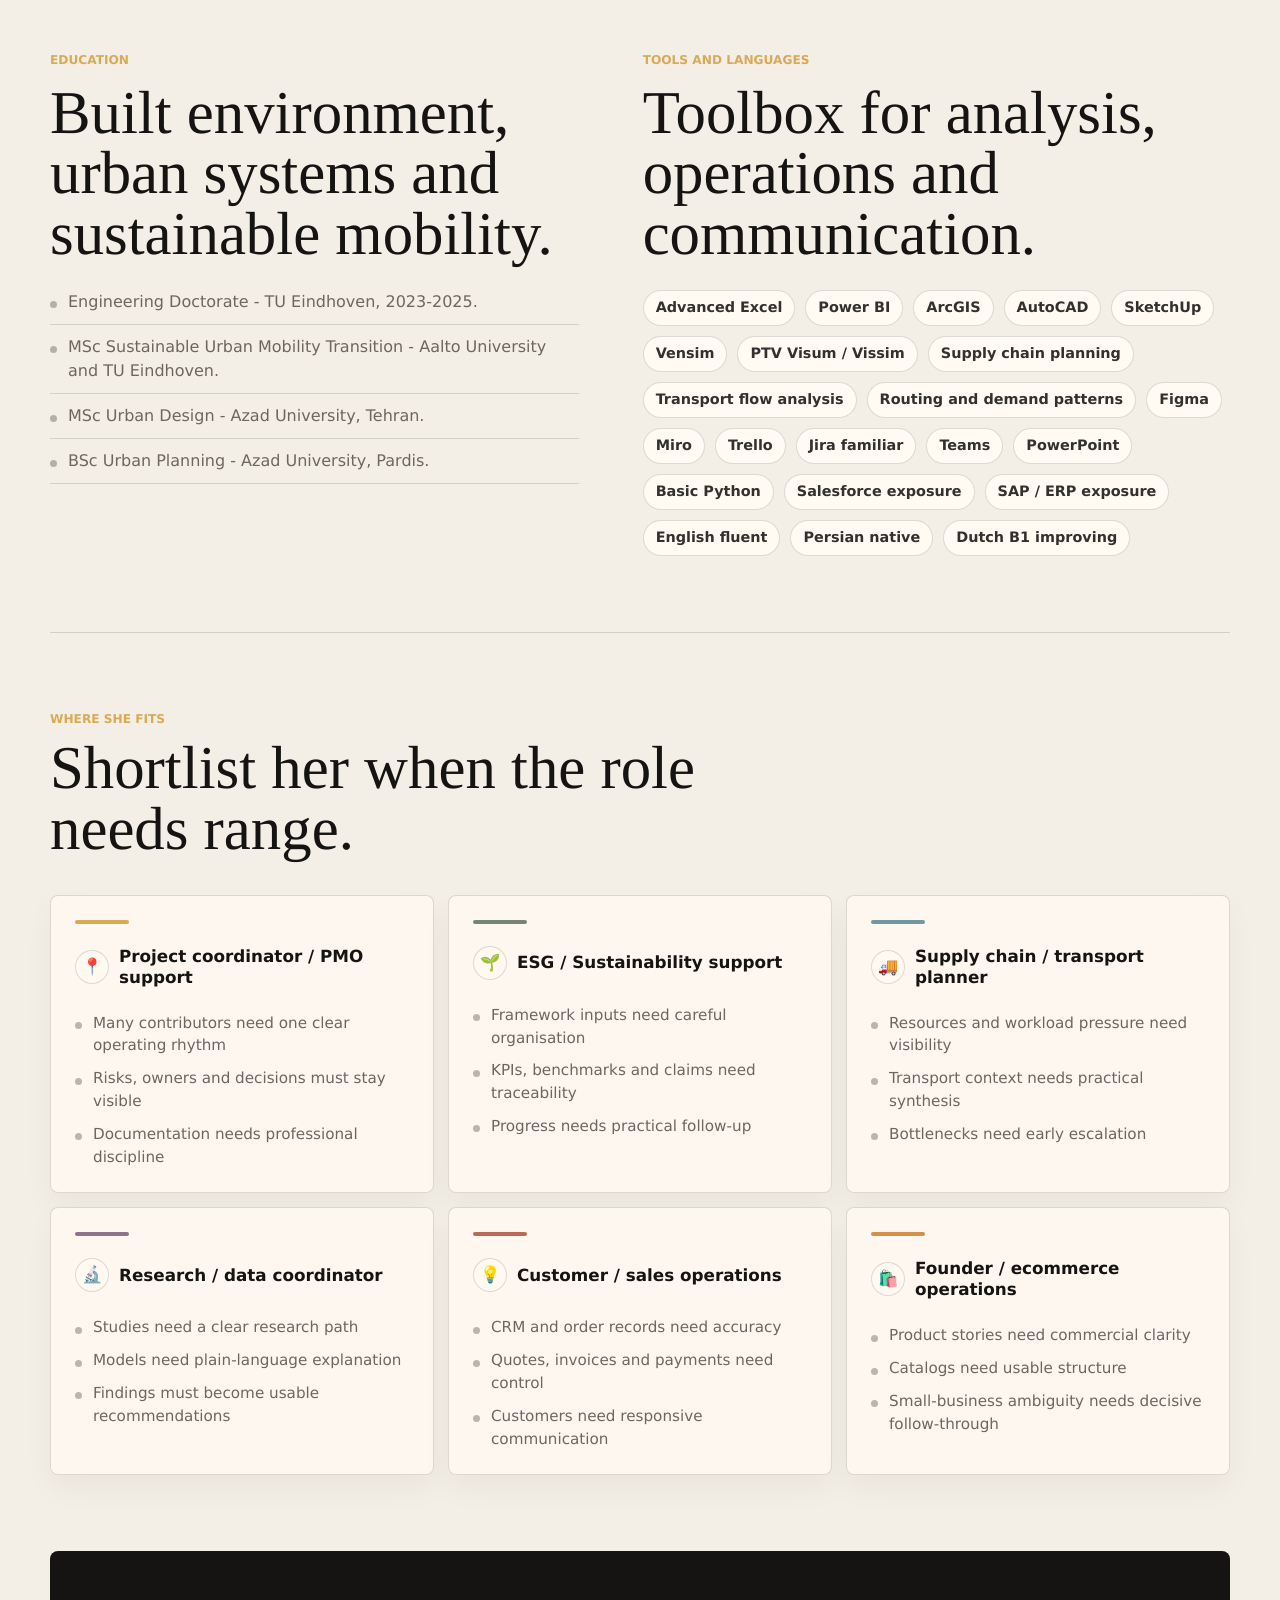
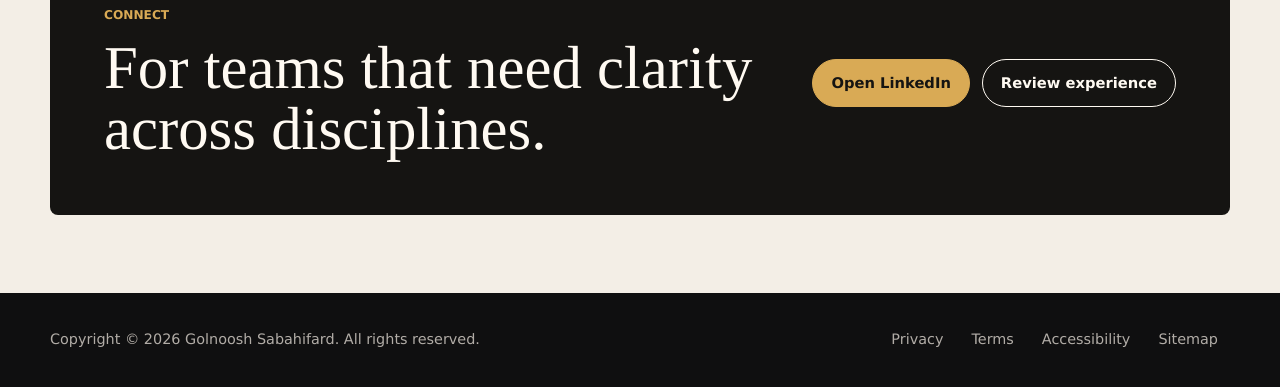
==== commit e2e0d466: "Add Nooshline link to founder section" ====
--- a/index.html
+++ b/index.html
@@ -492,6 +492,9 @@
           <li>Oran-Je adds practical exposure to ecommerce mechanics and customer journeys.</li>
           <li>Together they signal initiative, commercial taste and comfort with ambiguity.</li>
         </ul>
+        <div class="creative-actions">
+          <a class="button secondary" href="https://nooshline.nl/" rel="noreferrer">Visit Nooshline</a>
+        </div>
       </div>
       <div class="art-grid" aria-label="Nooshline supporting visual proof">
         <figure>
@@ -627,7 +630,6 @@
     </div>
   </footer>
   <script src="/assets/site.js" defer></script>
-  <script async src="https://scripts.simpleanalyticscdn.com/latest.js"></script>
-  <noscript><img src="https://queue.simpleanalyticscdn.com/noscript.gif" alt="" referrerpolicy="no-referrer-when-downgrade"></noscript>
+  <script type="module" src="https://static.cloudflareinsights.com/beacon.min.js" data-cf-beacon='{"token": "4cd0dbd8a2594858a30446fa49e0653c"}'></script>
 </body>
 </html>
--- a/assets/styles.css
+++ b/assets/styles.css
@@ -808,6 +808,10 @@
   font-weight: 620;
 }
 
+.creative-actions {
+  margin-top: 24px;
+}
+
 .art-grid {
   display: grid;
   grid-template-columns: repeat(2, minmax(0, 1fr));
